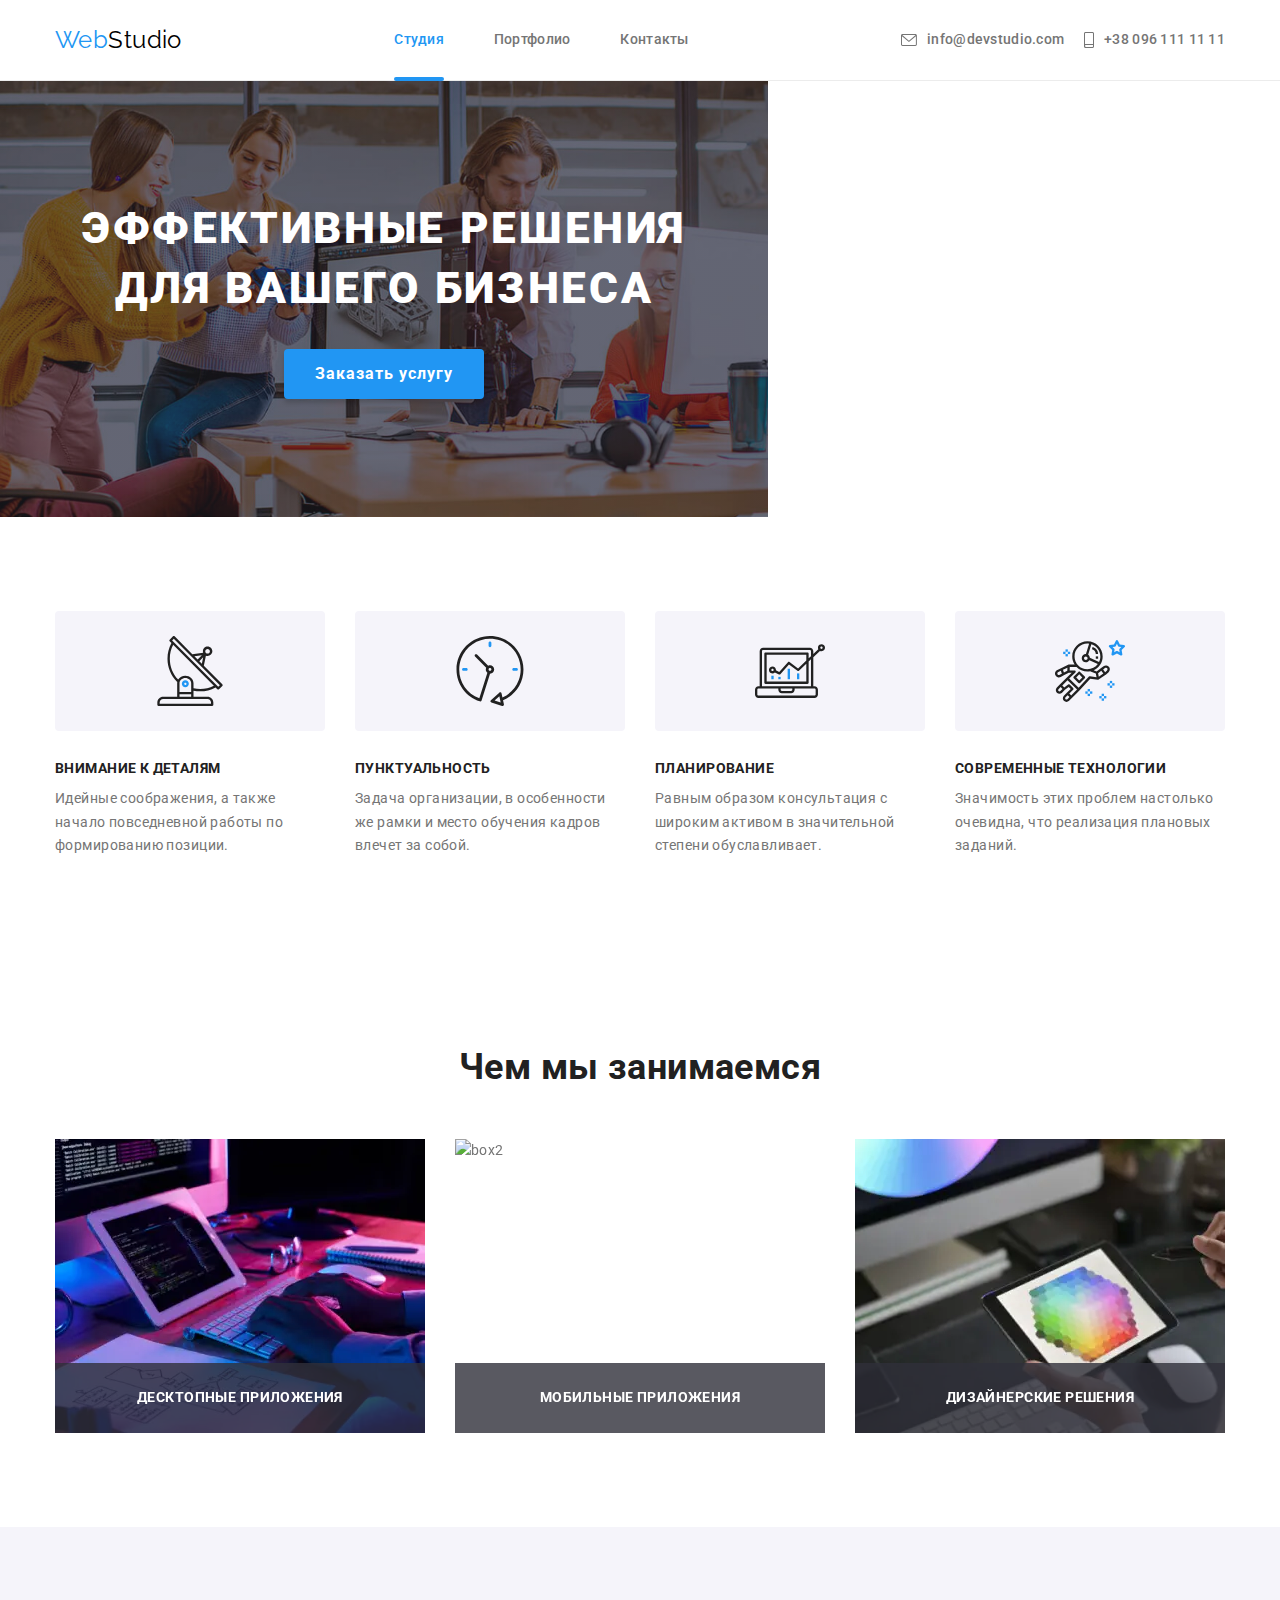
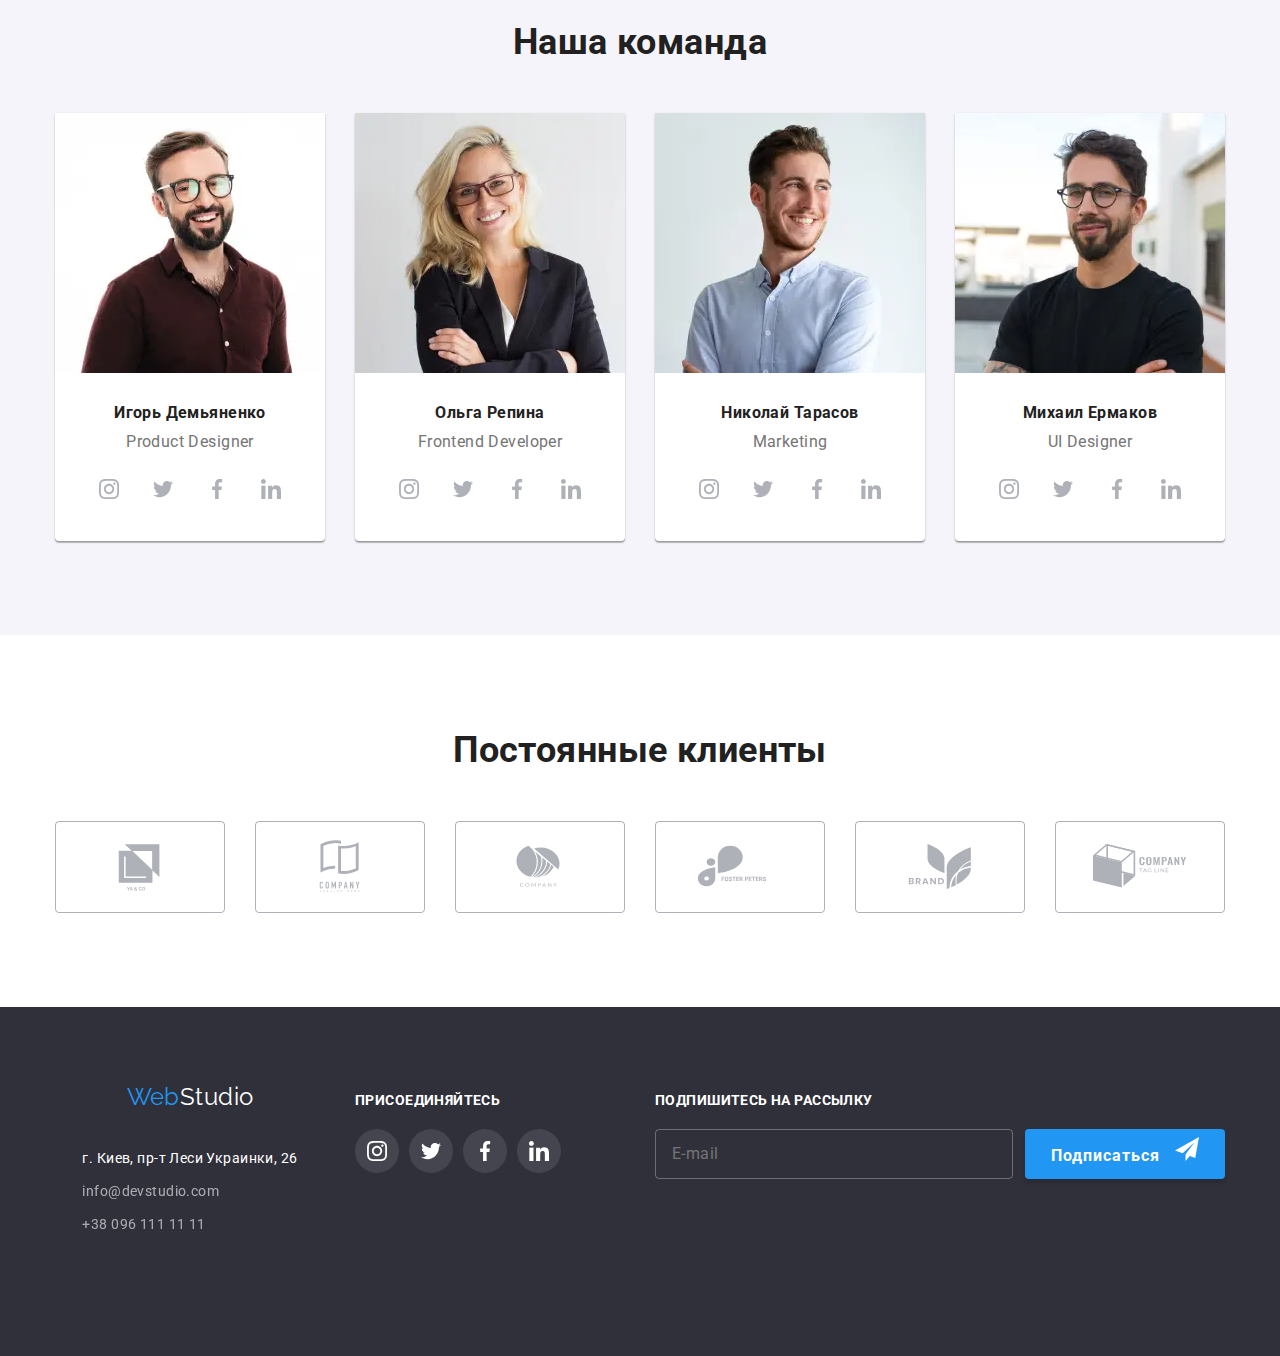
==== index.html @ df9437a1 "goit-markup-hw-08" ====
<!DOCTYPE html>
<html lang="ru">
    <head>
        <meta charset="UTF-8">
        <meta http-equiv="X-UA-Compatible" content="IE=edge">
        <meta name="viewport" content="width=device-width, initial-scale=1.0">
        <title>Главная</title>
        <link rel="preconnect" href="https://fonts.gstatic.com">
        <link
            href="https://fonts.googleapis.com/css2?family=Oleo+Script&family=Raleway:wght@700&family=Roboto:wght@400;500;700;900&display=swap"
            rel="stylesheet">
        <link rel="stylesheet" href="https://cdnjs.cloudflare.com/ajax/libs/modern-normalize/1.0.0/modern-normalize.min.css">
        <link rel="stylesheet" href="./css/main.min.css">
    </head>
    <body>
        <header class="page-header">
            <div class="container page-header__container">
                <a href="./index.html" class="logo page-header__logo">Web<span class="logo--white-cl">Studio</span></a>
                <nav class="page-header__nav">
                    <ul class="menu list">
                        <li class="menu__item"><a class="link link--active-color" href="./index.html">Студия</a></li>
                        <li class="menu__item"><a class="link" href="./portfolio.html">Портфолио</a></li>
                        <li class="menu__item"><a class="link" href="">Контакты</a></li>
                    </ul>
                </nav>
                <ul class="menu list">
                    <li class="menu__contact"><a class="link menu__link" href="mailto:info@devstudio.com">
                        <svg class="menu__icons-svg" width="16px" height="12px">
                            <use href="./img/icons/sprite.svg#icon-envelope" ></use>
                        </svg>
                        info@devstudio.com</a></li>
                    <li class="menu__contact"><a class="link menu__link" href="tel:+380961111111">
                        <svg class="menu__icons-svg" width="10px" height="16px">
                            <use href="./img/icons/sprite.svg#icon-smartphone"></use>
                        </svg>
                        +38 096 111 11 11</a></li>
                </ul>
                <button class="mobile-menu__btn" data-menu-button>
                    <svg class="menu-btn__icon" width="40px" height="40px">
                        <use class="menu-btn__icon-open" href="./img/icons/sprite.svg#icon-menu"></use>
                        <use class="menu-btn__icon-close" href="./img/icons/sprite.svg#icon-close-black"></use>
                    </svg>
                </button>
            </div>
        </header>
        <div class="mobile-menu" data-menu>
            <div class="container">
                <ul class="mobile-menu__list list">
                    <li class="mobile-menu__item"><a class="link" href="./index.html">Студия</a></li>
                    <li class="mobile-menu__item"><a class="link" href="./portfolio.html">Портфолио</a></li>
                    <li class="mobile-menu__item"><a class="link" href="">Контакты</a></li>
                </ul>
                <ul class="mobile-menu__contact list">
                    <li class="mobile-menu__phone"><a class="link mobile-menu__link" href="tel:+380961111111">
                            +38 096 111 11 11</a></li>
                    <li class="mobile-menu__email"><a class="link mobile-menu__link" href="mailto:info@devstudio.com">
                            info@devstudio.com</a></li>
                </ul>
                <ul class="mobile-menu__social list">
                    <li class="mobile-menu__social-item">Instagram</li>
                    <li class="mobile-menu__social-item">Twitter</li>
                    <li class="mobile-menu__social-item">Facebook</li>
                    <li class="mobile-menu__social-item">LinkedIn</li>
                </ul>
            </div>
        </div>
        <main>
            <section class="hero">
                <div class="container">
                    <h1 class="hero__title">Эффективные решения для вашего бизнеса</h1>
                    <button class="button" type="button" data-modal-open>Заказать услугу</button>
                </div>
            </section>
            <section class="section feature">
                <div class="container">
                    <h2 class="section__title visually-hidden">Особенности</h2>
                    <ul class="list card-set feature__list">
                        <li class="card-set__item feature__item">
                            <div class="feature__icon">
                                <svg  width="70px" height="70px">
                                    <use href="./img/icons/sprite.svg#icon-antenna"></use>
                                </svg>
                            </div>                            
                            <h3 class="section__subtitle">Внимание к деталям</h3>
                            <p>Идейные соображения, а также начало повседневной работы по формированию позиции.</p>
                        </li>
                        <li class="card-set__item feature__item">
                            <div class="feature__icon">
                                <svg width="70px" height="70px">
                                    <use href="./img/icons/sprite.svg#icon-clock"></use>
                                </svg>
                            </div>                            
                            <h3 class="section__subtitle">Пунктуальность</h3>
                            <p>Задача организации, в особенности же рамки и место обучения кадров влечет за собой.</p>
                        </li>
                        <li class="card-set__item feature__item">
                            <div class="feature__icon">
                                <svg width="70px" height="70px">
                                    <use href="./img/icons/sprite.svg#icon-diagram"></use>
                                </svg>
                            </div>                            
                            <h3 class="section__subtitle">Планирование</h3>
                            <p>Равным образом консультация с широким активом в значительной степени обуславливает.</p>
                        </li>
                        <li class="card-set__item feature__item">
                            <div class="feature__icon">
                                <svg width="70px" height="70px">
                                    <use href="./img/icons/sprite.svg#icon-astronaut"></use>
                                </svg>
                            </div>                            
                            <h3 class="section__subtitle">Современные технологии</h3>
                            <p>Значимость этих проблем настолько очевидна, что реализация плановых заданий.</p>
                        </li>
                    </ul>
                </div>
            </section>
            <section class="section gallery">
                <div class="container">
                    <h2 class="section__title">Чем мы занимаемся</h2>
                    <ul class="list card-set">
                        <li class="card-set__item gallery__item">
                            <picture>
                                <source srcset="/img/desktop/what-we-do/box1.webp 1x, /img/desktop/what-we-do/box1@2x.webp 2x"
                                    media="(min-width:1200px)" type="image/webp" />
                                <source srcset="/img/desktop/what-we-do/box1.jpg 1x, /img/desktop/what-we-do/box1@2x.jpg 2x"
                                    media="(min-width:1200px)" type="image/jpeg" />
                                <img src="./img/mobile/what-we-do/box1.jpg" alt="box1" width="370" height="294" />
                            </picture>
                            <h3 class="section__subtitle gallery__subtitle">Десктопные приложения</h3>
                        </li>                      
                        <li class="card-set__item gallery__item">
                            <picture>
                                <source srcset="/img/desktop/what-we-do/box2.webp 1x, /img/desktop/what-we-do/box2@2x.webp 2x"
                                    media="(min-width:1200px)" type="image/webp" />
                                <source srcset="/img/desktop/what-we-do/box2.jpg 1x, /img/desktop/what-we-do/box2@2x.jpg 2x"
                                    media="(min-width:1200px)" type="image/jpeg" />
                                <img src="./img/mobile/what-we-do/box2.jpg" alt="box2" width="370" height="294" />
                            </picture>
                            <h3 class="section__subtitle gallery__subtitle">Мобильные приложения</h3>
                        </li>
                        <li class="card-set__item gallery__item">
                            <picture>
                                <source srcset="/img/desktop/what-we-do/box3.webp 1x, /img/desktop/what-we-do/box3@2x.webp 2x"
                                    media="(min-width:1200px)" type="image/webp" />
                                <source srcset="/img/desktop/what-we-do/box3.jpg 1x, /img/desktop/what-we-do/box3@2x.jpg 2x"
                                    media="(min-width:1200px)" type="image/jpeg" />
                                <img src="./img/mobile/what-we-do/box3.jpg" alt="box3" width="370" height="294" />
                            </picture>
                            <h3 class="section__subtitle gallery__subtitle">Дизайнерские решения</h3>
                        </li>
                    </ul>
                </div>              
            </section>
            <section class="section team team--bg">
                <div class="container">
                    <h2 class="section__title">Наша команда</h2>
                    <ul class="list card-set">
                        <li class="card-set__item team__item">
                            <picture>
                                <source srcset="/img/desktop/team/ourteam-1.webp 1x, /img/desktop/team/ourteam-1@2x.webp 2x" media="(min-width:1200px)"
                                    type="image/webp" />
                                <source srcset="/img/tablet/team/ourteam-1.webp 1x, /img/tablet/team/ourteam-1@2x.webp 2x" media="(min-width:768px)"
                                    type="image/webp" />
                                <source srcset="/img/mobile/team/ourteam-1.webp 1x, /img/mobile/team/ourteam-1@2x.webp 2x" media="(max-width:767.98px)"
                                    type="image/webp" />
                                <source srcset="/img/desktop/team/ourteam-1.jpg 1x, /img/desktop/team/ourteam-1@2x.jpg 2x" media="(min-width:1200px)" type="image/jpeg"/>
                                <source srcset="/img/tablet/team/ourteam-1.jpg 1x, /img/tablet/team/ourteam-1@2x.jpg 2x" media="(min-width:768px)" type="image/jpeg" />
                                <source srcset="/img/mobile/team/ourteam-1.jpg 1x, /img/mobile/team/ourteam-1@2x.jpg 2x" media="(max-width:767.98px)"
                                    type="image/jpeg" />
                                <img src="./img/mobile/team/ourteam-1.jpg" alt="img-1" width="450" height="460"/>
                            </picture>
                            <h3 class="team__name">Игорь Демьяненко</h3>
                            <p class="team__pos">Product Designer</p>
                            <ul class="list social">
                                <li class="social__item">
                                    <a href="" class="social__link" target="_blank" rel="noopener noreferrer">
                                        <svg class="social__svg" width="20px" height="20px">
                                            <use href="./img/icons/sprite.svg#icon-instagram"></use>
                                        </svg>
                                    </a>
                                </li>
                                <li class="social__item">
                                    <a href="./img/icons/sprite.svg" class="social__link">
                                        <svg class="social__svg" width="20px" height="20px">
                                            <use href="./img/icons/sprite.svg#icon-twitter"></use>
                                        </svg>
                                    </a>
                                </li>
                                <li class="social__item">
                                    <a href="./img/icons/sprite.svg" class="social__link">
                                        <svg class="social__svg" width="20px" height="20px">
                                            <use href="./img/icons/sprite.svg#icon-facebook"></use>
                                        </svg>
                                    </a>
                                </li>
                                <li class="social__item">
                                    <a href="./img/icons/sprite.svg" class="social__link">
                                        <svg class="social__svg" width="20px" height="20px">
                                            <use href="./img/icons/sprite.svg#icon-linkedin"></use>
                                        </svg>
                                    </a>
                                </li>
                            </ul>
                        </li>
                        <li class="card-set__item team__item">
                            <picture>
                                <source srcset="/img/desktop/team/ourteam-2.webp 1x, /img/desktop/team/ourteam-2@2x.webp 2x" media="(min-width:1200px)"
                                    type="image/webp" />
                                <source srcset="/img/tablet/team/ourteam-2.webp 1x, /img/tablet/team/ourteam-2@2x.webp 2x" media="(min-width:768px)"
                                    type="image/webp" />
                                <source srcset="/img/mobile/team/ourteam-2.webp 1x, /img/mobile/team/ourteam-2@2x.webp 2x" media="(max-width:767.98px)"
                                    type="image/webp" />
                                <source srcset="/img/desktop/team/ourteam-2.jpg 1x, /img/desktop/team/ourteam-2@2x.jpg 2x"
                                    media="(min-width:1200px)" type="image/jpeg" />
                                <source srcset="/img/tablet/team/ourteam-2.jpg 1x, /img/tablet/team/ourteam-2@2x.jpg 2x" media="(min-width:768px)"
                                    type="image/jpeg" />
                                <source srcset="/img/mobile/team/ourteam-2.jpg 1x, /img/mobile/team/ourteam-2@2x.jpg 2x"
                                    media="(max-width:767.98px)" type="image/jpeg" />
                                <img src="./img/mobile/team/ourteam-2.jpg" alt="img-2" width="450" height="460"/>
                            </picture>
                            <h3 class="team__name">Ольга Репина</h3>
                            <p class="team__pos">Frontend Developer</p>
                            <ul class="list social">
                                <li class="social__item">
                                    <a href="" class="social__link" target="_blank" rel="noopener noreferrer">
                                        <svg class="social__svg" width="20px" height="20px">
                                            <use href="./img/icons/sprite.svg#icon-instagram"></use>
                                        </svg>
                                    </a>
                                </li>
                                <li class="social__item">
                                    <a href="./img/icons/sprite.svg" class="social__link">
                                        <svg class="social__svg" width="20px" height="20px">
                                            <use href="./img/icons/sprite.svg#icon-twitter"></use>
                                        </svg>
                                    </a>
                                </li>
                                <li class="social__item">
                                    <a href="./img/icons/sprite.svg" class="social__link">
                                        <svg class="social__svg" width="20px" height="20px">
                                            <use href="./img/icons/sprite.svg#icon-facebook"></use>
                                        </svg>
                                    </a>
                                </li>
                                <li class="social__item">
                                    <a href="./img/icons/sprite.svg" class="social__link">
                                        <svg class="social__svg" width="20px" height="20px">
                                            <use href="./img/icons/sprite.svg#icon-linkedin"></use>
                                        </svg>
                                    </a>
                                </li>
                            </ul>
                        </li>
                        <li class="card-set__item team__item">
                            <picture>
                                <source srcset="/img/desktop/team/ourteam-3.webp 1x, /img/desktop/team/ourteam-3@2x.webp 2x" media="(min-width:1200px)"
                                    type="image/webp" />
                                <source srcset="/img/tablet/team/ourteam-3.webp 1x, /img/tablet/team/ourteam-3@2x.webp 2x" media="(min-width:768px)"
                                    type="image/webp" />
                                <source srcset="/img/mobile/team/ourteam-3.webp 1x, /img/mobile/team/ourteam-3@2x.webp 2x" media="(max-width:767.98px)"
                                    type="image/webp" />
                                <source srcset="/img/desktop/team/ourteam-3.jpg 1x, /img/desktop/team/ourteam-3@2x.jpg 2x"
                                    media="(min-width:1200px)" type="image/jpeg" />
                                <source srcset="/img/tablet/team/ourteam-3.jpg 1x, /img/tablet/team/ourteam-3@2x.jpg 2x" media="(min-width:768px)"
                                    type="image/jpeg" />
                                <source srcset="/img/mobile/team/ourteam-3.jpg 1x, /img/mobile/team/ourteam-3@2x.jpg 2x"
                                    media="(max-width:767.98px)" type="image/jpeg" />
                                <img src="./img/mobile/team/ourteam-3.jpg" alt="img-3" width="450" height="460"/>
                            </picture>
                            <h3 class="team__name">Николай Тарасов</h3>
                            <p class="team__pos">Marketing</p>
                            <ul class="list social">
                                <li class="social__item">
                                    <a href="" class="social__link" target="_blank" rel="noopener noreferrer">
                                        <svg class="social__svg" width="20px" height="20px">
                                            <use href="./img/icons/sprite.svg#icon-instagram"></use>
                                        </svg>
                                    </a>
                                </li>
                                <li class="social__item">
                                    <a href="./img/icons/sprite.svg" class="social__link">
                                        <svg class="social__svg" width="20px" height="20px">
                                            <use href="./img/icons/sprite.svg#icon-twitter"></use>
                                        </svg>
                                    </a>
                                </li>
                                <li class="social__item">
                                    <a href="./img/icons/sprite.svg" class="social__link">
                                        <svg class="social__svg" width="20px" height="20px">
                                            <use href="./img/icons/sprite.svg#icon-facebook"></use>
                                        </svg>
                                    </a>
                                </li>
                                <li class="social__item">
                                    <a href="./img/icons/sprite.svg" class="social__link">
                                        <svg class="social__svg" width="20px" height="20px">
                                            <use href="./img/icons/sprite.svg#icon-linkedin"></use>
                                        </svg>
                                    </a>
                                </li>
                            </ul>
                        </li>
                        <li class="card-set__item team__item">
                            <picture>
                                <source srcset="/img/desktop/team/ourteam-4.webp 1x, /img/desktop/team/ourteam-4@2x.webp 2x" media="(min-width:1200px)"
                                    type="image/webp" />
                                <source srcset="/img/tablet/team/ourteam-4.webp 1x, /img/tablet/team/ourteam-4@2x.webp 2x" media="(min-width:768px)"
                                    type="image/webp" />
                                <source srcset="/img/mobile/team/ourteam-4.webp 1x, /img/mobile/team/ourteam-4@2x.webp 2x" media="(max-width:767.98px)"
                                    type="image/webp" />
                                <source srcset="/img/desktop/team/ourteam-4.jpg 1x, /img/desktop/team/ourteam-4@2x.jpg 2x"
                                    media="(min-width:1200px)" type="image/jpeg" />
                                <source srcset="/img/tablet/team/ourteam-4.jpg 1x, /img/tablet/team/ourteam-4@2x.jpg 2x" media="(min-width:768px)"
                                    type="image/jpeg" />
                                <source srcset="/img/mobile/team/ourteam-4.jpg 1x, /img/mobile/team/ourteam-4@2x.jpg 2x"
                                    media="(max-width:767.98px)" type="image/jpeg" />
                                <img src="./img/mobile/team/ourteam-4.jpg" alt="img-4" width="450" height="460" />
                            </picture>
                            <h3 class="team__name">Михаил Ермаков</h3>
                            <p class="team__pos">UI Designer</p>
                            <ul class="list social">
                                <li class="social__item">
                                    <a href="" class="social__link" target="_blank" rel="noopener noreferrer">
                                        <svg class="social__svg" width="20px" height="20px">
                                            <use href="./img/icons/sprite.svg#icon-instagram"></use>
                                        </svg>
                                    </a>
                                </li>
                                <li class="social__item">
                                    <a href="./img/icons/sprite.svg" class="social__link">
                                        <svg class="social__svg" width="20px" height="20px">
                                            <use href="./img/icons/sprite.svg#icon-twitter"></use>
                                        </svg>
                                    </a>
                                </li>
                                <li class="social__item">
                                    <a href="./img/icons/sprite.svg" class="social__link">
                                        <svg class="social__svg" width="20px" height="20px">
                                            <use href="./img/icons/sprite.svg#icon-facebook"></use>
                                        </svg>
                                    </a>
                                </li>
                                <li class="social__item">
                                    <a href="./img/icons/sprite.svg" class="social__link">
                                        <svg class="social__svg" width="20px" height="20px">
                                            <use href="./img/icons/sprite.svg#icon-linkedin"></use>
                                        </svg>
                                    </a>
                                </li>
                            </ul>
                        </li>
                    </ul>
                </div>
            </section>
            <section class="section clients">
                <div class="container">
                    <h2 class="section__title">Постоянные клиенты</h2>
                    <ul class="list card-set">
                        <li class="card-set__item clients__item">
                            <a href="" class="clients__link" target="_blank" rel="noopener noreferrer">
                                <svg class="clients__svg" width="106px" height="60px">
                                    <use href="./img/icons/sprite.svg#icon-logo"></use>
                                </svg>
                            </a>
                        </li>
                        <li class="card-set__item clients__item">
                            <a href="" class="clients__link" target="_blank" rel="noopener noreferrer">
                                <svg class="clients__svg" width="106px" height="60px">
                                    <use href="./img/icons/sprite.svg#icon-logo-1"></use>
                                </svg>
                            </a>
                        </li>
                        <li class="card-set__item clients__item">
                            <a href="" class="clients__link" target="_blank" rel="noopener noreferrer">
                                <svg class="clients__svg" width="106px" height="60px">
                                    <use href="./img/icons/sprite.svg#icon-logo-2"></use>
                                </svg>
                            </a>
                        </li>
                        <li class="card-set__item clients__item">
                            <a href="" class="clients__link" target="_blank" rel="noopener noreferrer">
                                <svg class="clients__svg" width="106px" height="60px">
                                    <use href="./img/icons/sprite.svg#icon-logo-3"></use>
                                </svg>
                            </a>
                        </li>
                        <li class="card-set__item clients__item">
                            <a href="" class="clients__link" target="_blank" rel="noopener noreferrer">
                                <svg class="clients__svg" width="106px" height="60px">
                                    <use href="./img/icons/sprite.svg#icon-logo-4"></use>
                                </svg>
                            </a>
                        </li>
                        <li class="card-set__item clients__item">
                            <a href="" class="clients__link" target="_blank" rel="noopener noreferrer">
                                <svg class="clients__svg" width="106px" height="60px">
                                    <use href="./img/icons/sprite.svg#icon-logo-5"></use>
                                </svg>
                            </a>
                        </li>
                    </ul>
                </div>
            </section>
        </main>
        <footer class="footer footer--bg">
            <div class="container footer__container">
                <div class="footer__left-area">
                    <a href="./index.html" class="logo">Web<span class="logo--black-cl">Studio</span>
                    </a>
                    <address class="address">
                        <p>г. Киев, пр-т Леси Украинки, 26</p>
                        <ul class="list">
                            <li class="address__item address__item--wt-cl"><a class="link" href="mailto:info@devstudio.com">info@devstudio.com</a></li>
                            <li class="address__item address__item--wt-cl"><a class="link" href="tel:+380961111111">+38 096 111 11 11</a></li>
                        </ul>
                    </address>
                </div>
                <div class="footer__central-area">
                    <h3 class="footer__title">присоединяйтесь</h3>
                    <ul class="list footer__icons">
                        <li class="social__item">
                            <a href="" class="footer__link" target="_blank" rel="noopener noreferrer">
                                <svg class="footer__svg" width="20px" height="20px">
                                    <use href="./img/icons/sprite.svg#icon-instagram"></use>
                                </svg>
                            </a>
                        </li>
                        <li class="social__item">
                            <a href="./img/icons/sprite.svg" class="footer__link">
                                <svg class="footer__svg" width="20px" height="20px">
                                    <use href="./img/icons/sprite.svg#icon-twitter"></use>
                                </svg>
                            </a>
                        </li>
                        <li class="social__item">
                            <a href="./img/icons/sprite.svg" class="footer__link">
                                <svg class="footer__svg" width="20px" height="20px">
                                    <use href="./img/icons/sprite.svg#icon-facebook"></use>
                                </svg>
                            </a>
                        </li>
                        <li class="social__item">
                            <a href="./img/icons/sprite.svg" class="footer__link">
                                <svg class="footer__svg" width="20px" height="20px">
                                    <use href="./img/icons/sprite.svg#icon-linkedin"></use>
                                </svg>
                            </a>
                        </li>
                    </ul>
                </div>
                <div class="footer__right-area">
                    <h3 class="footer__title">подпишитесь на рассылку</h3>
                    <form class="subs">
                        <label for="subs-email"></label>
                        <input class="subs__input" type="email" name="email" id="subs-email" placeholder="E-mail" autocomplete="off">
                        <button class="button footer__button" type="submit">Подписаться
                            <svg class="subs_svg" width="24px" height="24px">
                                <use href="./img/icons/sprite.svg#icon-send"></use>
                            </svg>
                        </button>
                    </form>
                </div>
            </div>      
        </footer>
        <div class="backdrop is-hidden" data-modal>
            <div class="modal">
                <button class="modal__close-btn" data-modal-close>
                    <svg class="modal__close-icon" width="18px" height="18px">
                        <use href="./img/icons/sprite.svg#icon-close-black"></use>
                    </svg>
                </button>
                <h3 class="modal__title">Оставьте свои данные, мы вам перезвоним</h3>
                <form class="contacts-form">
                        <label class="contacts-form__label" for="user-name">Имя
                            <input class="contacts-form__field" type="text" name="user-name" id="user-name" autocomplete="off">
                            <svg class="contacts-form__icon" width="18px" height="18px" fill="black">
                                <use href="./img/icons/sprite.svg#icon-person"></use>
                            </svg>
                        </label>
                        <label class="contacts-form__label" for="user-phone">Телефон
                            <input class="contacts-form__field" type="text" name="user-phone" id="user-phone" autocomplete="off">
                            <svg class="contacts-form__icon" width="18px" height="18px" fill="black">
                                <use href="./img/icons/sprite.svg#icon-phone"></use>
                            </svg>
                        </label>
                        <label class="contacts-form__label" for="user-email">Почта
                            <input class="contacts-form__field" type="text" name="user-email" id="user-email" autocomplete="off">
                            <svg class="contacts-form__icon" width="18px" height="18px" fill="black">
                                <use href="./img/icons/sprite.svg#icon-email"></use>
                            </svg>
                        </label>
                        <label for="user-message">Комментарий</label>
                        <textarea class="contacts-form__message" name="user-message" id="user-message" placeholder="Введите текст"></textarea>
                        <input class="contacts-form__input visually-hidden" type="checkbox" name="user-checkbox" id="user-checkbox">
                        <label class="contacts-form__text" for="user-checkbox">Соглашаюсь с рассылкой и принимаю <a href="#"
                                class="contacts-form__link">Условия договора</a></label>
                    <button class="button modal__button" type="submit">Отправить</button>
                </form>
            </div>
        </div>
        <script src="./js/menu.js"></script>
        <script src="./js/modal.js"></script>
    </body>
</html>
---- css/main.min.css ----
:root{--main-text-cl: #757575;--title-cl: #212121;--accent-cl: #2196f3;--alt-text-cl: #000000;--alt-title-cl: #ffffff;--alt-title-cl-transp: rgba(255, 255, 255, 0.6);--dark-bg: #2f303a;--second-bg: #f5f4fa;--main-font: "Roboto", sans-serif;--title-font: "Raleway", sans-serif}html{box-sizing:border-box}body{font-family:var(--main-font);font-size:14px;line-height:1.71;letter-spacing:0.03em;color:var(--main-text-cl)}h1,h2,h3,p{margin-top:0;margin-bottom:0}img{display:block;width:100%;height:auto}.visually-hidden{display:none}.list{margin:0;padding:0;list-style:none}.link{color:inherit;text-decoration:none;transition:color 250ms cubic-bezier(0.4, 0, 0.2, 1)}.link:hover,.link:focus{color:var(--accent-cl)}.link--active-color{position:relative;color:var(--accent-cl)}.link--active-color::after{position:absolute;content:"";display:block;width:100%;height:4px;margin-top:29px;background-color:var(--accent-cl);border-radius:2px}.container{width:100%;margin-left:auto;margin-right:auto;padding-left:15px;padding-right:15px}@media screen and (min-width: 480px){.container{max-width:480px}}@media screen and (min-width: 768px){.container{max-width:768px}}@media screen and (min-width: 1200px){.container{max-width:1200px}}.card-set{display:flex;flex-wrap:wrap;margin-top:-30px;margin-left:-30px}.card-set__item{margin-top:30px;margin-left:30px}.page-header{border-bottom:1px solid #ececec}.page-header__container{display:flex;justify-content:space-between;align-items:center}.page-header__nav{display:none}@media screen and (min-width: 768px){.page-header__nav{display:block}}.menu{display:none;font-weight:500;line-height:1.14;letter-spacing:0.02em}@media screen and (min-width: 768px){.menu{display:inline-flex}}.menu_item{color:var(--title-cl)}.menu__item:not(:last-child){margin-right:50px}.menu__contact:not(:last-child){margin-right:20px}.menu__link{display:flex;align-items:center;padding:32px 0}.menu__icons-svg{margin-right:10px;fill:currentColor}.hero{max-width:1600px;padding-top:118px;padding-bottom:118px;text-align:center;background-image:-webkit-gradient(linear, left top, left bottom, from(rgba(47,48,58,0.4)), to(rgba(47,48,58,0.4))),url("/img/mobile/hero/Hero.jpg");background-image:-o-linear-gradient(rgba(47,48,58,0.4), rgba(47,48,58,0.4)),url("/img/mobile/hero/Hero.jpg");background-image:linear-gradient(rgba(47,48,58,0.4), rgba(47,48,58,0.4)),url("/img/mobile/hero/Hero.jpg");background-size:cover;background-repeat:no-repeat;background-position:center}@media screen and (min-device-pixel-ratio: 2), screen and (-webkit-min-device-pixel-ratio: 2), screen and (-o-min-device-pixel-ratio: 2 / 1), screen and (min-resolution: 192dpi), screen and (min-resolution: 2dppx){.hero{background-image:-o-linear-gradient(rgba(47,48,58,0.4), rgba(47,48,58,0.4)),url("/img/mobile/hero/Hero@2x.jpg");background-image:-webkit-gradient(linear, left top, left bottom, from(rgba(47,48,58,0.4)), to(rgba(47,48,58,0.4))),url("/img/mobile/hero/Hero@2x.jpg");background-image:linear-gradient(rgba(47,48,58,0.4), rgba(47,48,58,0.4)),url("/img/mobile/hero/Hero@2x.jpg")}}@media screen and (min-width: 480px){.hero{max-width:768px;background-image:-webkit-gradient(linear, left top, left bottom, from(rgba(47,48,58,0.4)), to(rgba(47,48,58,0.4))),url("/img/mobile/hero/Hero.jpg");background-image:-o-linear-gradient(rgba(47,48,58,0.4), rgba(47,48,58,0.4)),url("/img/mobile/hero/Hero.jpg");background-image:linear-gradient(rgba(47,48,58,0.4), rgba(47,48,58,0.4)),url("/img/mobile/hero/Hero.jpg")}}@media screen and (min-width: 480px) and (min-device-pixel-ratio: 2), screen and (min-width: 480px) and (-webkit-min-device-pixel-ratio: 2), screen and (min-width: 480px) and (-o-min-device-pixel-ratio: 2 / 1), screen and (min-width: 480px) and (min-resolution: 192dpi), screen and (min-width: 480px) and (min-resolution: 2dppx){.hero{background-image:-webkit-gradient(linear, left top, left bottom, from(rgba(47,48,58,0.4)), to(rgba(47,48,58,0.4))),url("/img/mobile/hero/Hero@2x.jpg");background-image:-o-linear-gradient(rgba(47,48,58,0.4), rgba(47,48,58,0.4)),url("/img/mobile/hero/Hero@2x.jpg");background-image:linear-gradient(rgba(47,48,58,0.4), rgba(47,48,58,0.4)),url("/img/mobile/hero/Hero@2x.jpg")}}@media screen and (min-width: 768px){.hero{background-image:-webkit-gradient(linear, left top, left bottom, from(rgba(47,48,58,0.4)), to(rgba(47,48,58,0.4))),url("/img/tablet/hero/Hero.jpg");background-image:-o-linear-gradient(rgba(47,48,58,0.4), rgba(47,48,58,0.4)),url("/img/tablet/hero/Hero.jpg");background-image:linear-gradient(rgba(47,48,58,0.4), rgba(47,48,58,0.4)),url("/img/tablet/hero/Hero.jpg")}}@media screen and (min-width: 768px) and (min-device-pixel-ratio: 2), screen and (min-width: 768px) and (-webkit-min-device-pixel-ratio: 2), screen and (min-width: 768px) and (-o-min-device-pixel-ratio: 2 / 1), screen and (min-width: 768px) and (min-resolution: 192dpi), screen and (min-width: 768px) and (min-resolution: 2dppx){.hero{background-image:-webkit-gradient(linear, left top, left bottom, from(rgba(47,48,58,0.4)), to(rgba(47,48,58,0.4))),url("/img/tablet/hero/Hero@2x.jpg");background-image:-o-linear-gradient(rgba(47,48,58,0.4), rgba(47,48,58,0.4)),url("/img/tablet/hero/Hero@2x.jpg");background-image:linear-gradient(rgba(47,48,58,0.4), rgba(47,48,58,0.4)),url("/img/tablet/hero/Hero@2x.jpg")}}@media screen and (min-width: 1200px){.hero{background-image:-webkit-gradient(linear, left top, left bottom, from(rgba(47,48,58,0.4)), to(rgba(47,48,58,0.4))),url("/img/desktop/hero/Hero.jpg");background-image:-o-linear-gradient(rgba(47,48,58,0.4), rgba(47,48,58,0.4)),url("/img/desktop/hero/Hero.jpg");background-image:linear-gradient(rgba(47,48,58,0.4), rgba(47,48,58,0.4)),url("/img/desktop/hero/Hero.jpg")}}@media screen and (min-width: 1200px) and (min-device-pixel-ratio: 2), screen and (min-width: 1200px) and (-webkit-min-device-pixel-ratio: 2), screen and (min-width: 1200px) and (-o-min-device-pixel-ratio: 2 / 1), screen and (min-width: 1200px) and (min-resolution: 192dpi), screen and (min-width: 1200px) and (min-resolution: 2dppx){.hero{background-image:-webkit-gradient(linear, left top, left bottom, from(rgba(47,48,58,0.4)), to(rgba(47,48,58,0.4))),url("/img/desktop/hero/Hero@2x.jpg");background-image:-o-linear-gradient(rgba(47,48,58,0.4), rgba(47,48,58,0.4)),url("/img/desktop/hero/Hero@2x.jpg");background-image:linear-gradient(rgba(47,48,58,0.4), rgba(47,48,58,0.4)),url("/img/desktop/hero/Hero@2x.jpg")}}.hero__title{max-width:360px;margin:0 auto 30px auto;color:var(--alt-title-cl);font-weight:900;font-size:26px;line-height:1.62;text-align:center;letter-spacing:0.06em;text-transform:uppercase}@media screen and (min-width: 1200px){.hero__title{max-width:696px;font-size:44px;line-height:1.36}}.section{padding-top:60px;padding-bottom:60px}@media screen and (min-width: 1200px){.section{padding-top:94px;padding-bottom:94px}}.section__title{margin-bottom:30px;font-size:28px;line-height:1.17;text-align:center;color:var(--title-cl)}@media screen and (min-width: 1200px){.section__title{margin-bottom:50px;font-size:36px}}.section__subtitle{margin-top:30px;margin-bottom:10px;text-align:center;font-size:14px;line-height:1.14;color:var(--title-cl);text-transform:uppercase}@media screen and (min-width: 768px){.section__subtitle{text-align:left}}.gallery{display:none}@media screen and (min-width: 1200px){.gallery{display:flex}}.gallery__item{position:relative;flex-basis:calc((100% - 3 * 30px) / 3);box-sizing:border-box}.gallery__subtitle{position:absolute;display:flex;align-items:center;justify-content:center;width:100%;height:70px;bottom:0;margin:0;background:rgba(47,48,58,0.8);color:var(--alt-title-cl)}@media screen and (min-width: 768px){.feature__item{flex-basis:calc((100% - 2 * 30px) / 2)}}@media screen and (min-width: 1200px){.feature__item{flex-basis:calc((100% - 4 * 30px) / 4)}}.feature__icon{display:flex;justify-content:center;align-items:center;height:120px;background-color:var(--second-bg);border-radius:4px}.team--bg{background-color:var(--second-bg)}.team__item{flex-basis:100%;text-align:center;font-size:16px;line-height:1.19;background:#ffffff;box-shadow:0px 1px 3px rgba(0,0,0,0.12),0px 1px 1px rgba(0,0,0,0.14),0px 2px 1px rgba(0,0,0,0.2);border-radius:0px 0px 4px 4px}@media screen and (min-width: 768px){.team__item{flex-basis:calc((100% - 2 * 30px) / 2)}}@media screen and (min-width: 1200px){.team__item{flex-basis:calc((100% - 4 * 30px) / 4)}}.team__name{margin-top:30px;margin-bottom:10px;font-size:16px;color:var(--title-cl)}.team__pos{margin-bottom:16px}.clients__item{flex-basis:calc((100% - 2 * 30px) / 2)}@media screen and (min-width: 768px){.clients__item{flex-basis:calc((100% - 3 * 30px) / 3)}}@media screen and (min-width: 1200px){.clients__item{flex-basis:calc((100% - 30px * 6) / 6)}}.clients__link{display:flex;align-items:center;justify-content:center;flex-basis:100%;height:92px;border:1px solid #afb1b8;border-radius:4px;transition:border-color 250ms cubic-bezier(0.4, 0, 0.2, 1)}.clients__link:hover,.clients__link:focus{border-color:var(--accent-cl)}.clients__svg{fill:#afb1b8;transition:fill 250ms cubic-bezier(0.4, 0, 0.2, 1)}.clients__link:hover .clients__svg,.clients__link:focus .clients__svg{fill:var(--accent-cl)}.portfolio__filter{margin-bottom:50px}.footer{padding-top:60px;padding-bottom:60px}.footer--bg{background-color:var(--dark-bg)}@media screen and (min-width: 768px){.footer__container{display:flex;flex-wrap:wrap;justify-content:space-around;align-items:baseline}}@media screen and (min-width: 1200px){.footer__container{flex-wrap:nowrap;justify-content:space-around;align-items:baseline}}.footer__left-area{display:flex;flex-direction:column;align-items:center;margin-bottom:60px}@media screen and (min-width: 768px){.footer__left-area{flex-basis:calc((100% - 2 * 30px) / 2)}}@media screen and (min-width: 1200px){.footer__left-area{flex:0 0 270px;margin-right:30px}}.footer__central-area{display:flex;flex-direction:column;align-items:center;margin-bottom:60px}@media screen and (min-width: 1200px){.footer__central-area{flex:0 0 270px;margin-right:30px;align-items:flex-start}}.footer__right-area{display:flex;flex-direction:column;align-items:center}@media screen and (min-width: 1200px){.footer__right-area{flex:1;display:block}}.footer__title{margin-bottom:20px;font-size:14px;line-height:1.14;color:var(--alt-title-cl);text-transform:uppercase}.footer__icons{display:inline-flex}.footer__link{display:flex;align-items:center;justify-content:center;width:44px;height:44px;border-radius:50%;background:rgba(255,255,255,0.1);transition:background-color 250ms cubic-bezier(0.4, 0, 0.2, 1)}.footer__link:hover,.footer__link:focus{background-color:var(--accent-cl)}.footer__svg{fill:var(--alt-title-cl)}.footer__button{display:flex;align-items:center;justify-content:center}.logo{font-family:var(--title-font);font-size:24px;line-height:1.16;padding-top:16px;padding-bottom:16px;color:var(--accent-cl);text-decoration:none}.logo--white-cl{color:var(--alt-text-cl)}.logo--black-cl{color:var(--alt-title-cl)}.mobile-menu{position:fixed;top:0;left:0;opacity:0;width:100%;height:100vh;font-weight:500;letter-spacing:0.02em;background-color:var(--alt-title-cl)}.mobile-menu.is-open{opacity:1}.mobile-menu__list{margin-top:48px;margin-bottom:306px;font-size:40px;line-height:1.17;color:var(--title-cl)}.mobile-menu__item:first-child{color:var(--accent-cl)}.mobile-menu__item:not(:last-child){margin-bottom:32px}.mobile-menu__phone{font-size:34px;line-height:1.18;color:var(--accent-cl);margin-bottom:32px}.mobile-menu__email{font-size:24px;line-height:1.17;color:var(--main-text-cl);margin-bottom:64px}.mobile-menu__social{display:flex;font-size:18px;line-height:1.22;color:var(--accent-cl)}.mobile-menu__social-item:not(:last-child){margin-right:20px}.mobile-menu__social-item:not(:last-child)::after{content:"";position:absolute;margin-left:10px;width:1px;height:22px;background-color:#2196f3}.mobile-menu__btn{display:inline-flex;align-items:center;background-color:transparent;border:none;cursor:pointer}@media screen and (min-width: 768px){.mobile-menu__btn{display:none}}.is-open .menu-btn__icon-open{display:none}.menu-btn__icon-close{display:none;z-index:2}.is-open .menu-btn__icon-close{display:block}.button{display:inline-block;border:none;border-radius:4px;padding:0;width:200px;height:50px;color:var(--alt-title-cl);background:var(--accent-cl);cursor:pointer;box-shadow:0px 4px 4px rgba(0,0,0,0.15);font-weight:700;font-size:16px;line-height:1.87;letter-spacing:0.06em}.social{display:inline-flex;margin-bottom:30px}.social__item:not(:last-child){margin-right:10px}.social__link{display:flex;align-items:center;justify-content:center;width:44px;height:44px;border-radius:50%;background-color:var(--alt-title-cl);transition:background-color 250ms cubic-bezier(0.4, 0, 0.2, 1)}.social__link:hover,.social__link:focus{background-color:var(--accent-cl)}.social__link:hover .social__svg,.social__link:focus .social__svg{fill:var(--alt-title-cl)}.social__svg{fill:#afb1b8}.filter{display:flex;flex-wrap:wrap}@media screen and (min-width: 768px){.filter{justify-content:center}}.filter__item:not(:last-child){margin-right:8px}@media screen and (max-width: 768px){.filter__item:nth-child(-n+3){margin-bottom:15px}}.filter__btn{display:inline-block;border-radius:4px;padding:6px 22px;color:var(--title-cl);background-color:var(--second-bg);cursor:pointer;border:1px solid transparent;font-weight:500;font-size:16px;line-height:1.62;letter-spacing:0.03em;text-align:center;transition:background-color 250ms cubic-bezier(0.4, 0, 0.2, 1),color 250ms cubic-bezier(0.4, 0, 0.2, 1),box-shadow 250ms cubic-bezier(0.4, 0, 0.2, 1)}.filter__btn:hover,.filter__btn:focus,.filter__btn:active{color:var(--alt-title-cl);background-color:var(--accent-cl);box-shadow:0px 3px 1px rgba(0,0,0,0.1),0px 1px 2px rgba(0,0,0,0.08),0px 2px 2px rgba(0,0,0,0.12)}.project__item{margin-left:auto;margin-right:auto}.project__link{display:inline-flex;flex-direction:column;text-decoration:none;color:inherit;transition:box-shadow 250ms cubic-bezier(0.4, 0, 0.2, 1)}.project__link:hover,.project__link:focus{box-shadow:0px 1px 1px rgba(0,0,0,0.12),0px 4px 4px rgba(0,0,0,0.06),1px 4px 6px rgba(0,0,0,0.16)}.project__link:hover .project__overlay{transform:translateX(0)}.project__text{padding:24px 20px;border:1px solid #eeeeee;border-top:0}.project__name{padding-bottom:4px;font-size:18px;line-height:2;letter-spacing:0.06em;color:var(--title-cl)}.project__filter{font-size:16px;line-height:1.87}.project__thumb{position:relative;overflow:hidden}.project__overlay{position:absolute;top:0;left:0;width:100%;height:100%;background:rgba(33,150,243,0.9);padding:63px 24px;font-size:18px;line-height:1.56;color:var(--alt-title-cl);transform:translateY(100%);transition:transform 250ms cubic-bezier(0.4, 0, 0.2, 1)}.address{display:flex;flex-direction:column;align-items:center;font-style:inherit;padding-top:20px;color:var(--alt-title-cl)}@media screen and (min-width: 1200px){.address{align-items:flex-start}}.address__item{padding-top:8px;opacity:0.6}.address__item__item--wt-cl{color:var(--alt-title-cl-transp)}@media screen and (min-width: 1200px){.address__item{padding-top:9px}}.subs{display:flex;flex-direction:column;align-items:center;width:100%}@media screen and (min-width: 1200px){.subs{flex-direction:row}}.subs__btn{display:flex;align-items:center;justify-content:center;flex:0 0 200px;padding:0;border:none;border-radius:4px;color:var(--alt-title-cl);background-color:var(--accent-cl);cursor:pointer;box-shadow:0px 4px 4px rgba(0,0,0,0.15);font:inherit;font-weight:700;font-size:16px;line-height:1.87;letter-spacing:0.06em}.subs__input{width:100%;height:50px;margin-bottom:20px;padding:18px 24px 12px;background:inherit;border:1px solid rgba(255,255,255,0.3);border-radius:4px;outline:none;font-size:16px;line-height:1.25;letter-spacing:inherit;color:rgba(255,255,255,0.6)}@media screen and (min-width: 480px){.subs__input{width:450px}}@media screen and (min-width: 1200px){.subs__input{width:358px;margin-right:12px;margin-bottom:0px;padding:15px 16px}}.subs_svg{margin-left:10px;fill:var(--alt-title-cl)}.backdrop{position:fixed;top:0;left:0;width:100%;height:100%;background-color:rgba(0,0,0,0.2)}.is-hidden{visibility:hidden;opacity:0;pointer-events:none}.backdrop.is-hidden .modal{transform:translate(-50%, -50%) scale(0.8) rotateY(45deg) rotateX(90deg) rotateZ(180deg)}.modal{position:absolute;top:50%;left:50%;max-width:528px;min-height:581px;padding:40px;background:#ffffff;box-shadow:0px 1px 3px rgba(0,0,0,0.12),0px 1px 1px rgba(0,0,0,0.14),0px 2px 1px rgba(0,0,0,0.2);border-radius:4px;transform:translate(-50%, -50%) scale(1);transition:transform 250ms cubic-bezier(0.4, 0, 0.2, 1)}.modal__close-btn{position:absolute;top:8px;right:8px;display:flex;align-items:center;justify-content:center;padding:6px 6px;width:30px;height:30px;background:var(--alt-title-cl);border:1px solid rgba(0,0,0,0.1);border-radius:50%;transition:transform 250ms cubic-bezier(0.4, 0, 0.2, 1)}.modal__close-icon:hover,.modal__close-icon:focus{fill:var(--accent-cl)}.modal__title{font-size:20px;line-height:1.15;text-align:center;color:var(--title-cl);margin-bottom:12px}.modal__button{margin-top:30px;margin-left:auto;margin-right:auto}.modal__button:hover,.modal__button:hover{background-color:#188ce8}.contacts-form{display:flex;flex-direction:column;justify-content:space-evenly}.contacts-form__field{min-height:40px;width:100%;margin-top:4px;margin-bottom:10px;border:1px solid rgba(33,33,33,0.2);border-radius:4px;font-size:12px;line-height:1.67;letter-spacing:0.01em;color:var(--main-text-cl);padding:12px 11px 12px 40px;transition:outline-color 250ms cubic-bezier(0.4, 0, 0.2, 1)}.contacts-form__field:focus,.contacts-form__field:focus+.contacts-form__icon{outline-color:#2196f3;fill:#2196f3}.contacts-form__label{position:relative}.contacts-form__icon{position:absolute;top:50%;left:12px;transition:fill 250ms cubic-bezier(0.4, 0, 0.2, 1)}.contacts-form__message{resize:none;width:100%;height:120px;padding:12px 16px;margin-top:4px;margin-bottom:20px;border:1px solid rgba(33,33,33,0.2);border-radius:4px;font-size:12px;line-height:1.67;letter-spacing:0.01em;color:rgba(117,117,117,0.5);transition:outline-color 250ms cubic-bezier(0.4, 0, 0.2, 1)}.contacts-form__message:focus{outline-color:#2196f3}.contacts-form__text{margin-left:auto;margin-right:auto}.contacts-form__text::before{content:"";display:inline-block;width:16px;height:16px;border:1px solid var(--title-cl);border-radius:2px;margin-right:8px;transition-property:background-color, border-color;transition-duration:250ms;transition-timing-function:cubic-bezier(0.4, 0, 0.2, 1)}.contacts-form__input:checked+.contacts-form__text::before{background-size:16px 16px;background-image:url(../img/icons/check.svg);background-repeat:no-repeat;background-position:center;background-color:var(--accent-cl);border:var(--accent-cl)}.contacts-form__link{color:var(--accent-cl)}
/*# sourceMappingURL=main.min.css.map */
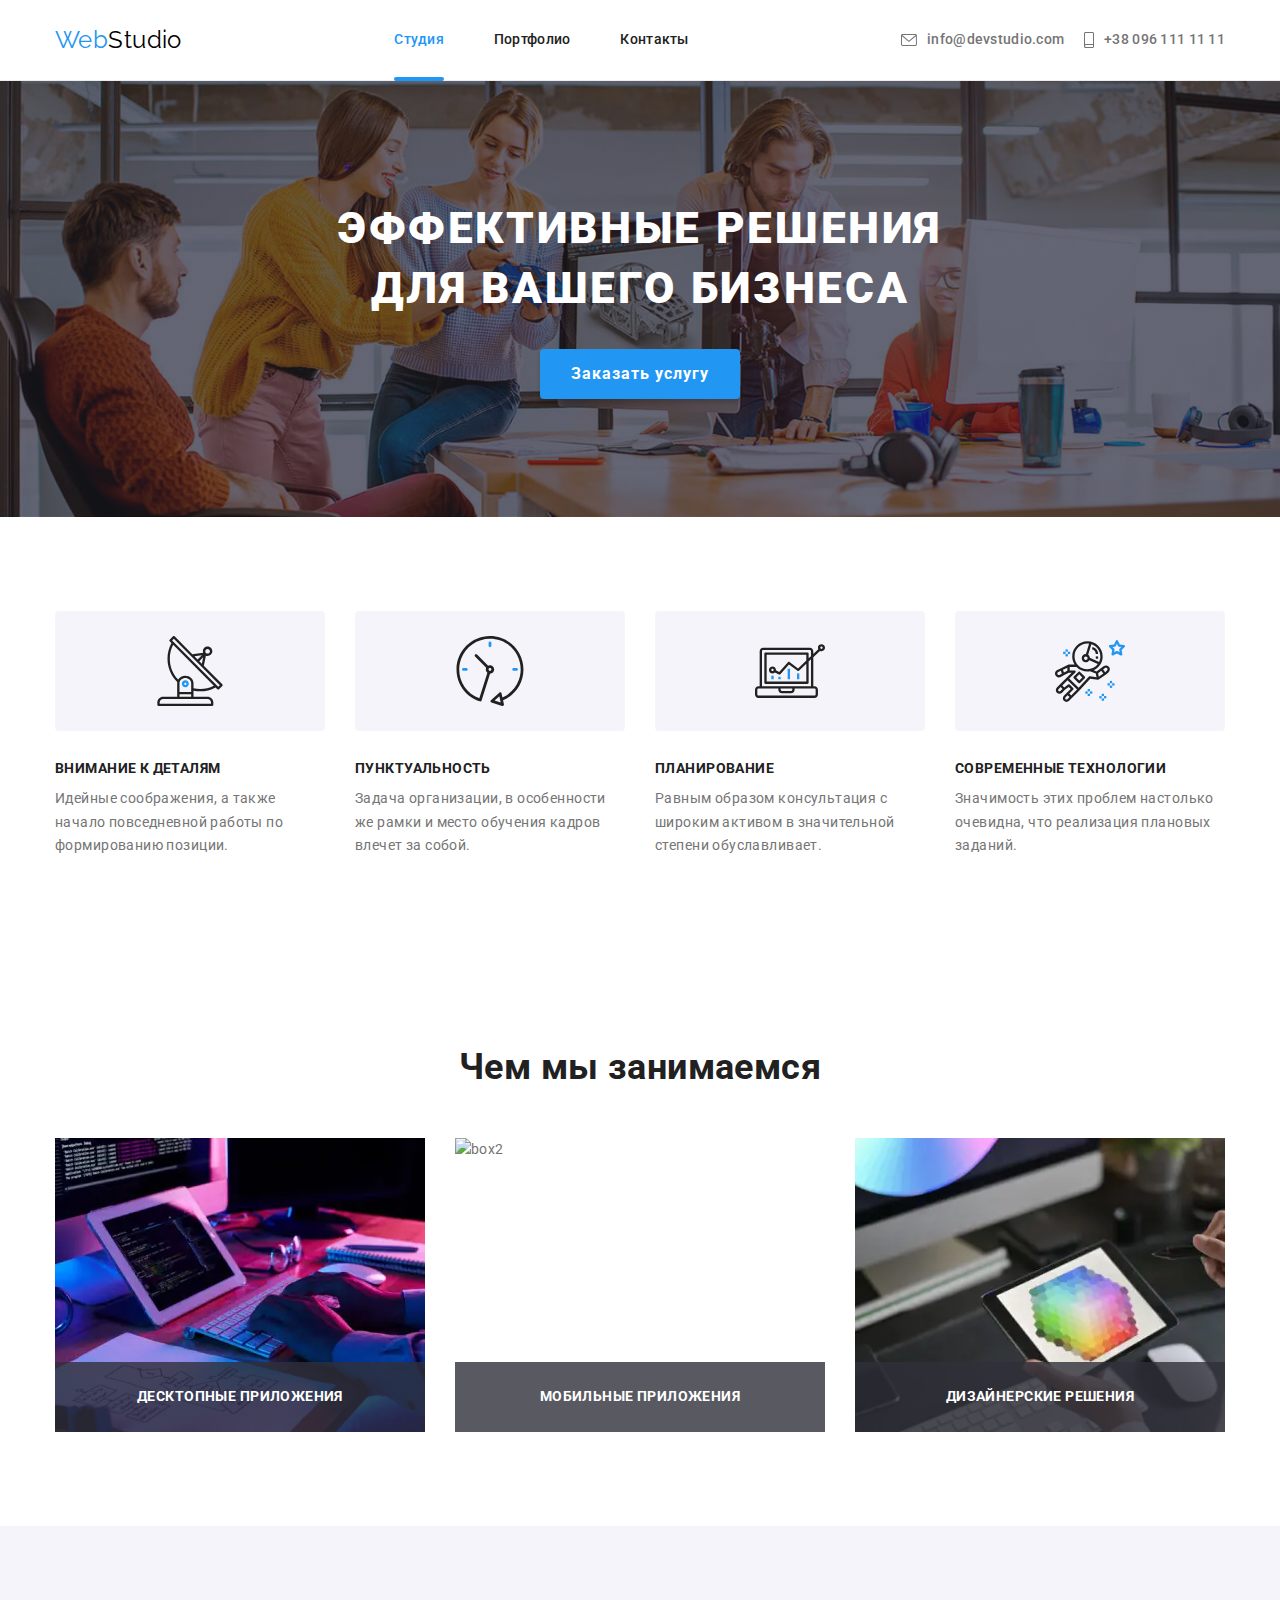
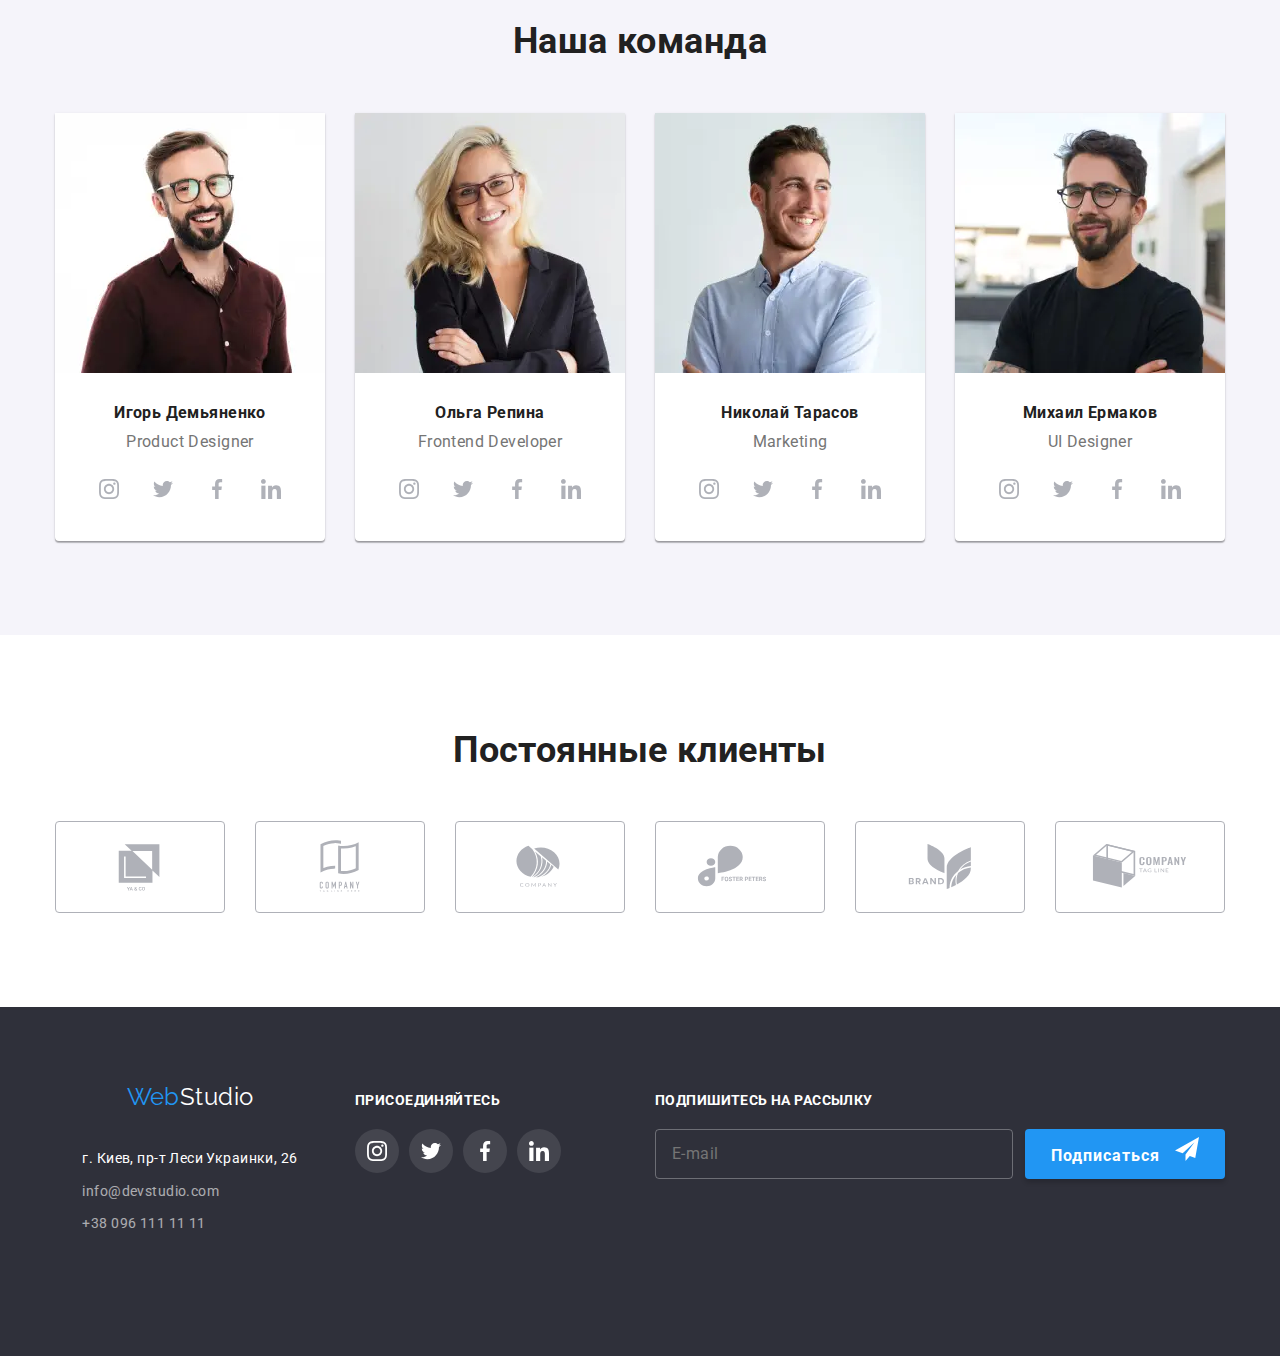
==== commit c2282035: "goit-markup-hw-08" ====
--- a/index.html
+++ b/index.html
@@ -20,10 +20,10 @@
                     <ul class="menu list">
                         <li class="menu__item"><a class="link link--active-color" href="./index.html">Студия</a></li>
                         <li class="menu__item"><a class="link" href="./portfolio.html">Портфолио</a></li>
-                        <li class="menu__item"><a class="link" href="">Контакты</a></li>
+                        <li class="menu__item"><a class="link" href="#footer">Контакты</a></li>
                     </ul>
                 </nav>
-                <ul class="menu list">
+                <ul class="menu menu--block list">
                     <li class="menu__contact"><a class="link menu__link" href="mailto:info@devstudio.com">
                         <svg class="menu__icons-svg" width="16px" height="12px">
                             <use href="./img/icons/sprite.svg#icon-envelope" ></use>
@@ -48,7 +48,7 @@
                 <ul class="mobile-menu__list list">
                     <li class="mobile-menu__item"><a class="link" href="./index.html">Студия</a></li>
                     <li class="mobile-menu__item"><a class="link" href="./portfolio.html">Портфолио</a></li>
-                    <li class="mobile-menu__item"><a class="link" href="">Контакты</a></li>
+                    <li class="mobile-menu__item"><a class="link" href="#footer">Контакты</a></li>
                 </ul>
                 <ul class="mobile-menu__contact list">
                     <li class="mobile-menu__phone"><a class="link mobile-menu__link" href="tel:+380961111111">
@@ -402,7 +402,7 @@
                 </div>
             </section>
         </main>
-        <footer class="footer footer--bg">
+        <footer id="footer" class="footer footer--bg">
             <div class="container footer__container">
                 <div class="footer__left-area">
                     <a href="./index.html" class="logo">Web<span class="logo--black-cl">Studio</span>
@@ -498,7 +498,7 @@
                 </form>
             </div>
         </div>
+        <script src="./js/modal.js"></script>
         <script src="./js/menu.js"></script>
-        <script src="./js/modal.js"></script>
     </body>
 </html>--- a/css/main.min.css
+++ b/css/main.min.css
@@ -1,2 +1,2 @@
-:root{--main-text-cl: #757575;--title-cl: #212121;--accent-cl: #2196f3;--alt-text-cl: #000000;--alt-title-cl: #ffffff;--alt-title-cl-transp: rgba(255, 255, 255, 0.6);--dark-bg: #2f303a;--second-bg: #f5f4fa;--main-font: "Roboto", sans-serif;--title-font: "Raleway", sans-serif}html{box-sizing:border-box}body{font-family:var(--main-font);font-size:14px;line-height:1.71;letter-spacing:0.03em;color:var(--main-text-cl)}h1,h2,h3,p{margin-top:0;margin-bottom:0}img{display:block;width:100%;height:auto}.visually-hidden{display:none}.list{margin:0;padding:0;list-style:none}.link{color:inherit;text-decoration:none;transition:color 250ms cubic-bezier(0.4, 0, 0.2, 1)}.link:hover,.link:focus{color:var(--accent-cl)}.link--active-color{position:relative;color:var(--accent-cl)}.link--active-color::after{position:absolute;content:"";display:block;width:100%;height:4px;margin-top:29px;background-color:var(--accent-cl);border-radius:2px}.container{width:100%;margin-left:auto;margin-right:auto;padding-left:15px;padding-right:15px}@media screen and (min-width: 480px){.container{max-width:480px}}@media screen and (min-width: 768px){.container{max-width:768px}}@media screen and (min-width: 1200px){.container{max-width:1200px}}.card-set{display:flex;flex-wrap:wrap;margin-top:-30px;margin-left:-30px}.card-set__item{margin-top:30px;margin-left:30px}.page-header{border-bottom:1px solid #ececec}.page-header__container{display:flex;justify-content:space-between;align-items:center}.page-header__nav{display:none}@media screen and (min-width: 768px){.page-header__nav{display:block}}.menu{display:none;font-weight:500;line-height:1.14;letter-spacing:0.02em}@media screen and (min-width: 768px){.menu{display:inline-flex}}.menu_item{color:var(--title-cl)}.menu__item:not(:last-child){margin-right:50px}.menu__contact:not(:last-child){margin-right:20px}.menu__link{display:flex;align-items:center;padding:32px 0}.menu__icons-svg{margin-right:10px;fill:currentColor}.hero{max-width:1600px;padding-top:118px;padding-bottom:118px;text-align:center;background-image:-webkit-gradient(linear, left top, left bottom, from(rgba(47,48,58,0.4)), to(rgba(47,48,58,0.4))),url("/img/mobile/hero/Hero.jpg");background-image:-o-linear-gradient(rgba(47,48,58,0.4), rgba(47,48,58,0.4)),url("/img/mobile/hero/Hero.jpg");background-image:linear-gradient(rgba(47,48,58,0.4), rgba(47,48,58,0.4)),url("/img/mobile/hero/Hero.jpg");background-size:cover;background-repeat:no-repeat;background-position:center}@media screen and (min-device-pixel-ratio: 2), screen and (-webkit-min-device-pixel-ratio: 2), screen and (-o-min-device-pixel-ratio: 2 / 1), screen and (min-resolution: 192dpi), screen and (min-resolution: 2dppx){.hero{background-image:-o-linear-gradient(rgba(47,48,58,0.4), rgba(47,48,58,0.4)),url("/img/mobile/hero/Hero@2x.jpg");background-image:-webkit-gradient(linear, left top, left bottom, from(rgba(47,48,58,0.4)), to(rgba(47,48,58,0.4))),url("/img/mobile/hero/Hero@2x.jpg");background-image:linear-gradient(rgba(47,48,58,0.4), rgba(47,48,58,0.4)),url("/img/mobile/hero/Hero@2x.jpg")}}@media screen and (min-width: 480px){.hero{max-width:768px;background-image:-webkit-gradient(linear, left top, left bottom, from(rgba(47,48,58,0.4)), to(rgba(47,48,58,0.4))),url("/img/mobile/hero/Hero.jpg");background-image:-o-linear-gradient(rgba(47,48,58,0.4), rgba(47,48,58,0.4)),url("/img/mobile/hero/Hero.jpg");background-image:linear-gradient(rgba(47,48,58,0.4), rgba(47,48,58,0.4)),url("/img/mobile/hero/Hero.jpg")}}@media screen and (min-width: 480px) and (min-device-pixel-ratio: 2), screen and (min-width: 480px) and (-webkit-min-device-pixel-ratio: 2), screen and (min-width: 480px) and (-o-min-device-pixel-ratio: 2 / 1), screen and (min-width: 480px) and (min-resolution: 192dpi), screen and (min-width: 480px) and (min-resolution: 2dppx){.hero{background-image:-webkit-gradient(linear, left top, left bottom, from(rgba(47,48,58,0.4)), to(rgba(47,48,58,0.4))),url("/img/mobile/hero/Hero@2x.jpg");background-image:-o-linear-gradient(rgba(47,48,58,0.4), rgba(47,48,58,0.4)),url("/img/mobile/hero/Hero@2x.jpg");background-image:linear-gradient(rgba(47,48,58,0.4), rgba(47,48,58,0.4)),url("/img/mobile/hero/Hero@2x.jpg")}}@media screen and (min-width: 768px){.hero{background-image:-webkit-gradient(linear, left top, left bottom, from(rgba(47,48,58,0.4)), to(rgba(47,48,58,0.4))),url("/img/tablet/hero/Hero.jpg");background-image:-o-linear-gradient(rgba(47,48,58,0.4), rgba(47,48,58,0.4)),url("/img/tablet/hero/Hero.jpg");background-image:linear-gradient(rgba(47,48,58,0.4), rgba(47,48,58,0.4)),url("/img/tablet/hero/Hero.jpg")}}@media screen and (min-width: 768px) and (min-device-pixel-ratio: 2), screen and (min-width: 768px) and (-webkit-min-device-pixel-ratio: 2), screen and (min-width: 768px) and (-o-min-device-pixel-ratio: 2 / 1), screen and (min-width: 768px) and (min-resolution: 192dpi), screen and (min-width: 768px) and (min-resolution: 2dppx){.hero{background-image:-webkit-gradient(linear, left top, left bottom, from(rgba(47,48,58,0.4)), to(rgba(47,48,58,0.4))),url("/img/tablet/hero/Hero@2x.jpg");background-image:-o-linear-gradient(rgba(47,48,58,0.4), rgba(47,48,58,0.4)),url("/img/tablet/hero/Hero@2x.jpg");background-image:linear-gradient(rgba(47,48,58,0.4), rgba(47,48,58,0.4)),url("/img/tablet/hero/Hero@2x.jpg")}}@media screen and (min-width: 1200px){.hero{background-image:-webkit-gradient(linear, left top, left bottom, from(rgba(47,48,58,0.4)), to(rgba(47,48,58,0.4))),url("/img/desktop/hero/Hero.jpg");background-image:-o-linear-gradient(rgba(47,48,58,0.4), rgba(47,48,58,0.4)),url("/img/desktop/hero/Hero.jpg");background-image:linear-gradient(rgba(47,48,58,0.4), rgba(47,48,58,0.4)),url("/img/desktop/hero/Hero.jpg")}}@media screen and (min-width: 1200px) and (min-device-pixel-ratio: 2), screen and (min-width: 1200px) and (-webkit-min-device-pixel-ratio: 2), screen and (min-width: 1200px) and (-o-min-device-pixel-ratio: 2 / 1), screen and (min-width: 1200px) and (min-resolution: 192dpi), screen and (min-width: 1200px) and (min-resolution: 2dppx){.hero{background-image:-webkit-gradient(linear, left top, left bottom, from(rgba(47,48,58,0.4)), to(rgba(47,48,58,0.4))),url("/img/desktop/hero/Hero@2x.jpg");background-image:-o-linear-gradient(rgba(47,48,58,0.4), rgba(47,48,58,0.4)),url("/img/desktop/hero/Hero@2x.jpg");background-image:linear-gradient(rgba(47,48,58,0.4), rgba(47,48,58,0.4)),url("/img/desktop/hero/Hero@2x.jpg")}}.hero__title{max-width:360px;margin:0 auto 30px auto;color:var(--alt-title-cl);font-weight:900;font-size:26px;line-height:1.62;text-align:center;letter-spacing:0.06em;text-transform:uppercase}@media screen and (min-width: 1200px){.hero__title{max-width:696px;font-size:44px;line-height:1.36}}.section{padding-top:60px;padding-bottom:60px}@media screen and (min-width: 1200px){.section{padding-top:94px;padding-bottom:94px}}.section__title{margin-bottom:30px;font-size:28px;line-height:1.17;text-align:center;color:var(--title-cl)}@media screen and (min-width: 1200px){.section__title{margin-bottom:50px;font-size:36px}}.section__subtitle{margin-top:30px;margin-bottom:10px;text-align:center;font-size:14px;line-height:1.14;color:var(--title-cl);text-transform:uppercase}@media screen and (min-width: 768px){.section__subtitle{text-align:left}}.gallery{display:none}@media screen and (min-width: 1200px){.gallery{display:flex}}.gallery__item{position:relative;flex-basis:calc((100% - 3 * 30px) / 3);box-sizing:border-box}.gallery__subtitle{position:absolute;display:flex;align-items:center;justify-content:center;width:100%;height:70px;bottom:0;margin:0;background:rgba(47,48,58,0.8);color:var(--alt-title-cl)}@media screen and (min-width: 768px){.feature__item{flex-basis:calc((100% - 2 * 30px) / 2)}}@media screen and (min-width: 1200px){.feature__item{flex-basis:calc((100% - 4 * 30px) / 4)}}.feature__icon{display:flex;justify-content:center;align-items:center;height:120px;background-color:var(--second-bg);border-radius:4px}.team--bg{background-color:var(--second-bg)}.team__item{flex-basis:100%;text-align:center;font-size:16px;line-height:1.19;background:#ffffff;box-shadow:0px 1px 3px rgba(0,0,0,0.12),0px 1px 1px rgba(0,0,0,0.14),0px 2px 1px rgba(0,0,0,0.2);border-radius:0px 0px 4px 4px}@media screen and (min-width: 768px){.team__item{flex-basis:calc((100% - 2 * 30px) / 2)}}@media screen and (min-width: 1200px){.team__item{flex-basis:calc((100% - 4 * 30px) / 4)}}.team__name{margin-top:30px;margin-bottom:10px;font-size:16px;color:var(--title-cl)}.team__pos{margin-bottom:16px}.clients__item{flex-basis:calc((100% - 2 * 30px) / 2)}@media screen and (min-width: 768px){.clients__item{flex-basis:calc((100% - 3 * 30px) / 3)}}@media screen and (min-width: 1200px){.clients__item{flex-basis:calc((100% - 30px * 6) / 6)}}.clients__link{display:flex;align-items:center;justify-content:center;flex-basis:100%;height:92px;border:1px solid #afb1b8;border-radius:4px;transition:border-color 250ms cubic-bezier(0.4, 0, 0.2, 1)}.clients__link:hover,.clients__link:focus{border-color:var(--accent-cl)}.clients__svg{fill:#afb1b8;transition:fill 250ms cubic-bezier(0.4, 0, 0.2, 1)}.clients__link:hover .clients__svg,.clients__link:focus .clients__svg{fill:var(--accent-cl)}.portfolio__filter{margin-bottom:50px}.footer{padding-top:60px;padding-bottom:60px}.footer--bg{background-color:var(--dark-bg)}@media screen and (min-width: 768px){.footer__container{display:flex;flex-wrap:wrap;justify-content:space-around;align-items:baseline}}@media screen and (min-width: 1200px){.footer__container{flex-wrap:nowrap;justify-content:space-around;align-items:baseline}}.footer__left-area{display:flex;flex-direction:column;align-items:center;margin-bottom:60px}@media screen and (min-width: 768px){.footer__left-area{flex-basis:calc((100% - 2 * 30px) / 2)}}@media screen and (min-width: 1200px){.footer__left-area{flex:0 0 270px;margin-right:30px}}.footer__central-area{display:flex;flex-direction:column;align-items:center;margin-bottom:60px}@media screen and (min-width: 1200px){.footer__central-area{flex:0 0 270px;margin-right:30px;align-items:flex-start}}.footer__right-area{display:flex;flex-direction:column;align-items:center}@media screen and (min-width: 1200px){.footer__right-area{flex:1;display:block}}.footer__title{margin-bottom:20px;font-size:14px;line-height:1.14;color:var(--alt-title-cl);text-transform:uppercase}.footer__icons{display:inline-flex}.footer__link{display:flex;align-items:center;justify-content:center;width:44px;height:44px;border-radius:50%;background:rgba(255,255,255,0.1);transition:background-color 250ms cubic-bezier(0.4, 0, 0.2, 1)}.footer__link:hover,.footer__link:focus{background-color:var(--accent-cl)}.footer__svg{fill:var(--alt-title-cl)}.footer__button{display:flex;align-items:center;justify-content:center}.logo{font-family:var(--title-font);font-size:24px;line-height:1.16;padding-top:16px;padding-bottom:16px;color:var(--accent-cl);text-decoration:none}.logo--white-cl{color:var(--alt-text-cl)}.logo--black-cl{color:var(--alt-title-cl)}.mobile-menu{position:fixed;top:0;left:0;opacity:0;width:100%;height:100vh;font-weight:500;letter-spacing:0.02em;background-color:var(--alt-title-cl)}.mobile-menu.is-open{opacity:1}.mobile-menu__list{margin-top:48px;margin-bottom:306px;font-size:40px;line-height:1.17;color:var(--title-cl)}.mobile-menu__item:first-child{color:var(--accent-cl)}.mobile-menu__item:not(:last-child){margin-bottom:32px}.mobile-menu__phone{font-size:34px;line-height:1.18;color:var(--accent-cl);margin-bottom:32px}.mobile-menu__email{font-size:24px;line-height:1.17;color:var(--main-text-cl);margin-bottom:64px}.mobile-menu__social{display:flex;font-size:18px;line-height:1.22;color:var(--accent-cl)}.mobile-menu__social-item:not(:last-child){margin-right:20px}.mobile-menu__social-item:not(:last-child)::after{content:"";position:absolute;margin-left:10px;width:1px;height:22px;background-color:#2196f3}.mobile-menu__btn{display:inline-flex;align-items:center;background-color:transparent;border:none;cursor:pointer}@media screen and (min-width: 768px){.mobile-menu__btn{display:none}}.is-open .menu-btn__icon-open{display:none}.menu-btn__icon-close{display:none;z-index:2}.is-open .menu-btn__icon-close{display:block}.button{display:inline-block;border:none;border-radius:4px;padding:0;width:200px;height:50px;color:var(--alt-title-cl);background:var(--accent-cl);cursor:pointer;box-shadow:0px 4px 4px rgba(0,0,0,0.15);font-weight:700;font-size:16px;line-height:1.87;letter-spacing:0.06em}.social{display:inline-flex;margin-bottom:30px}.social__item:not(:last-child){margin-right:10px}.social__link{display:flex;align-items:center;justify-content:center;width:44px;height:44px;border-radius:50%;background-color:var(--alt-title-cl);transition:background-color 250ms cubic-bezier(0.4, 0, 0.2, 1)}.social__link:hover,.social__link:focus{background-color:var(--accent-cl)}.social__link:hover .social__svg,.social__link:focus .social__svg{fill:var(--alt-title-cl)}.social__svg{fill:#afb1b8}.filter{display:flex;flex-wrap:wrap}@media screen and (min-width: 768px){.filter{justify-content:center}}.filter__item:not(:last-child){margin-right:8px}@media screen and (max-width: 768px){.filter__item:nth-child(-n+3){margin-bottom:15px}}.filter__btn{display:inline-block;border-radius:4px;padding:6px 22px;color:var(--title-cl);background-color:var(--second-bg);cursor:pointer;border:1px solid transparent;font-weight:500;font-size:16px;line-height:1.62;letter-spacing:0.03em;text-align:center;transition:background-color 250ms cubic-bezier(0.4, 0, 0.2, 1),color 250ms cubic-bezier(0.4, 0, 0.2, 1),box-shadow 250ms cubic-bezier(0.4, 0, 0.2, 1)}.filter__btn:hover,.filter__btn:focus,.filter__btn:active{color:var(--alt-title-cl);background-color:var(--accent-cl);box-shadow:0px 3px 1px rgba(0,0,0,0.1),0px 1px 2px rgba(0,0,0,0.08),0px 2px 2px rgba(0,0,0,0.12)}.project__item{margin-left:auto;margin-right:auto}.project__link{display:inline-flex;flex-direction:column;text-decoration:none;color:inherit;transition:box-shadow 250ms cubic-bezier(0.4, 0, 0.2, 1)}.project__link:hover,.project__link:focus{box-shadow:0px 1px 1px rgba(0,0,0,0.12),0px 4px 4px rgba(0,0,0,0.06),1px 4px 6px rgba(0,0,0,0.16)}.project__link:hover .project__overlay{transform:translateX(0)}.project__text{padding:24px 20px;border:1px solid #eeeeee;border-top:0}.project__name{padding-bottom:4px;font-size:18px;line-height:2;letter-spacing:0.06em;color:var(--title-cl)}.project__filter{font-size:16px;line-height:1.87}.project__thumb{position:relative;overflow:hidden}.project__overlay{position:absolute;top:0;left:0;width:100%;height:100%;background:rgba(33,150,243,0.9);padding:63px 24px;font-size:18px;line-height:1.56;color:var(--alt-title-cl);transform:translateY(100%);transition:transform 250ms cubic-bezier(0.4, 0, 0.2, 1)}.address{display:flex;flex-direction:column;align-items:center;font-style:inherit;padding-top:20px;color:var(--alt-title-cl)}@media screen and (min-width: 1200px){.address{align-items:flex-start}}.address__item{padding-top:8px;opacity:0.6}.address__item__item--wt-cl{color:var(--alt-title-cl-transp)}@media screen and (min-width: 1200px){.address__item{padding-top:9px}}.subs{display:flex;flex-direction:column;align-items:center;width:100%}@media screen and (min-width: 1200px){.subs{flex-direction:row}}.subs__btn{display:flex;align-items:center;justify-content:center;flex:0 0 200px;padding:0;border:none;border-radius:4px;color:var(--alt-title-cl);background-color:var(--accent-cl);cursor:pointer;box-shadow:0px 4px 4px rgba(0,0,0,0.15);font:inherit;font-weight:700;font-size:16px;line-height:1.87;letter-spacing:0.06em}.subs__input{width:100%;height:50px;margin-bottom:20px;padding:18px 24px 12px;background:inherit;border:1px solid rgba(255,255,255,0.3);border-radius:4px;outline:none;font-size:16px;line-height:1.25;letter-spacing:inherit;color:rgba(255,255,255,0.6)}@media screen and (min-width: 480px){.subs__input{width:450px}}@media screen and (min-width: 1200px){.subs__input{width:358px;margin-right:12px;margin-bottom:0px;padding:15px 16px}}.subs_svg{margin-left:10px;fill:var(--alt-title-cl)}.backdrop{position:fixed;top:0;left:0;width:100%;height:100%;background-color:rgba(0,0,0,0.2)}.is-hidden{visibility:hidden;opacity:0;pointer-events:none}.backdrop.is-hidden .modal{transform:translate(-50%, -50%) scale(0.8) rotateY(45deg) rotateX(90deg) rotateZ(180deg)}.modal{position:absolute;top:50%;left:50%;max-width:528px;min-height:581px;padding:40px;background:#ffffff;box-shadow:0px 1px 3px rgba(0,0,0,0.12),0px 1px 1px rgba(0,0,0,0.14),0px 2px 1px rgba(0,0,0,0.2);border-radius:4px;transform:translate(-50%, -50%) scale(1);transition:transform 250ms cubic-bezier(0.4, 0, 0.2, 1)}.modal__close-btn{position:absolute;top:8px;right:8px;display:flex;align-items:center;justify-content:center;padding:6px 6px;width:30px;height:30px;background:var(--alt-title-cl);border:1px solid rgba(0,0,0,0.1);border-radius:50%;transition:transform 250ms cubic-bezier(0.4, 0, 0.2, 1)}.modal__close-icon:hover,.modal__close-icon:focus{fill:var(--accent-cl)}.modal__title{font-size:20px;line-height:1.15;text-align:center;color:var(--title-cl);margin-bottom:12px}.modal__button{margin-top:30px;margin-left:auto;margin-right:auto}.modal__button:hover,.modal__button:hover{background-color:#188ce8}.contacts-form{display:flex;flex-direction:column;justify-content:space-evenly}.contacts-form__field{min-height:40px;width:100%;margin-top:4px;margin-bottom:10px;border:1px solid rgba(33,33,33,0.2);border-radius:4px;font-size:12px;line-height:1.67;letter-spacing:0.01em;color:var(--main-text-cl);padding:12px 11px 12px 40px;transition:outline-color 250ms cubic-bezier(0.4, 0, 0.2, 1)}.contacts-form__field:focus,.contacts-form__field:focus+.contacts-form__icon{outline-color:#2196f3;fill:#2196f3}.contacts-form__label{position:relative}.contacts-form__icon{position:absolute;top:50%;left:12px;transition:fill 250ms cubic-bezier(0.4, 0, 0.2, 1)}.contacts-form__message{resize:none;width:100%;height:120px;padding:12px 16px;margin-top:4px;margin-bottom:20px;border:1px solid rgba(33,33,33,0.2);border-radius:4px;font-size:12px;line-height:1.67;letter-spacing:0.01em;color:rgba(117,117,117,0.5);transition:outline-color 250ms cubic-bezier(0.4, 0, 0.2, 1)}.contacts-form__message:focus{outline-color:#2196f3}.contacts-form__text{margin-left:auto;margin-right:auto}.contacts-form__text::before{content:"";display:inline-block;width:16px;height:16px;border:1px solid var(--title-cl);border-radius:2px;margin-right:8px;transition-property:background-color, border-color;transition-duration:250ms;transition-timing-function:cubic-bezier(0.4, 0, 0.2, 1)}.contacts-form__input:checked+.contacts-form__text::before{background-size:16px 16px;background-image:url(../img/icons/check.svg);background-repeat:no-repeat;background-position:center;background-color:var(--accent-cl);border:var(--accent-cl)}.contacts-form__link{color:var(--accent-cl)}
+:root{--main-text-cl: #757575;--title-cl: #212121;--accent-cl: #2196f3;--alt-text-cl: #000000;--alt-title-cl: #ffffff;--alt-title-cl-transp: rgba(255, 255, 255, 0.6);--dark-bg: #2f303a;--second-bg: #f5f4fa;--main-font: "Roboto", sans-serif;--title-font: "Raleway", sans-serif}html{box-sizing:border-box}body{font-family:var(--main-font);font-size:14px;line-height:1.71;letter-spacing:0.03em;color:var(--main-text-cl)}h1,h2,h3,p{margin-top:0;margin-bottom:0}img{display:block;width:100%;height:auto}.visually-hidden{display:none}.list{margin:0;padding:0;list-style:none}.link{color:inherit;text-decoration:none;transition:color 250ms cubic-bezier(0.4, 0, 0.2, 1)}.link:hover,.link:focus{color:var(--accent-cl)}.link--active-color{position:relative;color:var(--accent-cl)}.link--active-color::after{position:absolute;content:"";display:block;width:100%;height:4px;margin-top:29px;background-color:var(--accent-cl);border-radius:2px}.container{width:100%;margin-left:auto;margin-right:auto;padding-left:15px;padding-right:15px}@media screen and (min-width: 480px){.container{max-width:480px}}@media screen and (min-width: 768px){.container{max-width:768px}}@media screen and (min-width: 1200px){.container{max-width:1200px}}.card-set{display:flex;flex-wrap:wrap;margin-top:-30px;margin-left:-30px}.card-set__item{margin-top:30px;margin-left:30px}.page-header{border-bottom:1px solid #ececec}.page-header__container{display:flex;justify-content:space-between;align-items:center}.page-header__nav{display:none}@media screen and (min-width: 768px){.page-header__nav{display:block}}.menu{display:none;font-weight:500;line-height:1.14;letter-spacing:0.02em}@media screen and (min-width: 768px){.menu{display:inline-flex}}@media screen and (min-width: 768px) and (max-width: 1199.98px){.menu--block{display:block}}.menu__item{padding:32px 0;color:var(--title-cl)}.menu__item:not(:last-child){margin-right:50px}@media screen and (min-width: 768px) and (max-width: 1199.98px){.menu__contact:not(:last-child){margin-bottom:10px}}@media screen and (min-width: 1200px){.menu__contact:not(:last-child){margin-right:20px}}.menu__link{display:flex;align-items:center}.menu__icons-svg{margin-right:10px;fill:currentColor}.hero{max-width:480px;padding-top:118px;padding-bottom:118px;text-align:center;background-size:cover;background-image:-webkit-gradient(linear, left top, left bottom, from(rgba(47,48,58,0.4)), to(rgba(47,48,58,0.4))),url("/img/mobile/hero/Hero.jpg");background-image:-o-linear-gradient(rgba(47,48,58,0.4), rgba(47,48,58,0.4)),url("/img/mobile/hero/Hero.jpg");background-image:linear-gradient(rgba(47,48,58,0.4), rgba(47,48,58,0.4)),url("/img/mobile/hero/Hero.jpg");background-size:cover;background-repeat:no-repeat;background-position:center}@media screen and (min-device-pixel-ratio: 2), screen and (-webkit-min-device-pixel-ratio: 2), screen and (-o-min-device-pixel-ratio: 2 / 1), screen and (min-resolution: 192dpi), screen and (min-resolution: 2dppx){.hero{background-image:-o-linear-gradient(rgba(47,48,58,0.4), rgba(47,48,58,0.4)),url("/img/mobile/hero/Hero@2x.jpg");background-image:-webkit-gradient(linear, left top, left bottom, from(rgba(47,48,58,0.4)), to(rgba(47,48,58,0.4))),url("/img/mobile/hero/Hero@2x.jpg");background-image:linear-gradient(rgba(47,48,58,0.4), rgba(47,48,58,0.4)),url("/img/mobile/hero/Hero@2x.jpg")}}@media screen and (min-width: 480px){.hero{max-width:768px;background-image:-webkit-gradient(linear, left top, left bottom, from(rgba(47,48,58,0.4)), to(rgba(47,48,58,0.4))),url("/img/mobile/hero/Hero.jpg");background-image:-o-linear-gradient(rgba(47,48,58,0.4), rgba(47,48,58,0.4)),url("/img/mobile/hero/Hero.jpg");background-image:linear-gradient(rgba(47,48,58,0.4), rgba(47,48,58,0.4)),url("/img/mobile/hero/Hero.jpg")}}@media screen and (min-width: 480px) and (min-device-pixel-ratio: 2), screen and (min-width: 480px) and (-webkit-min-device-pixel-ratio: 2), screen and (min-width: 480px) and (-o-min-device-pixel-ratio: 2 / 1), screen and (min-width: 480px) and (min-resolution: 192dpi), screen and (min-width: 480px) and (min-resolution: 2dppx){.hero{background-image:-webkit-gradient(linear, left top, left bottom, from(rgba(47,48,58,0.4)), to(rgba(47,48,58,0.4))),url("/img/mobile/hero/Hero@2x.jpg");background-image:-o-linear-gradient(rgba(47,48,58,0.4), rgba(47,48,58,0.4)),url("/img/mobile/hero/Hero@2x.jpg");background-image:linear-gradient(rgba(47,48,58,0.4), rgba(47,48,58,0.4)),url("/img/mobile/hero/Hero@2x.jpg")}}@media screen and (min-width: 768px){.hero{max-width:1600px;background-image:-webkit-gradient(linear, left top, left bottom, from(rgba(47,48,58,0.4)), to(rgba(47,48,58,0.4))),url("/img/tablet/hero/Hero.jpg");background-image:-o-linear-gradient(rgba(47,48,58,0.4), rgba(47,48,58,0.4)),url("/img/tablet/hero/Hero.jpg");background-image:linear-gradient(rgba(47,48,58,0.4), rgba(47,48,58,0.4)),url("/img/tablet/hero/Hero.jpg")}}@media screen and (min-width: 768px) and (min-device-pixel-ratio: 2), screen and (min-width: 768px) and (-webkit-min-device-pixel-ratio: 2), screen and (min-width: 768px) and (-o-min-device-pixel-ratio: 2 / 1), screen and (min-width: 768px) and (min-resolution: 192dpi), screen and (min-width: 768px) and (min-resolution: 2dppx){.hero{background-image:-webkit-gradient(linear, left top, left bottom, from(rgba(47,48,58,0.4)), to(rgba(47,48,58,0.4))),url("/img/tablet/hero/Hero@2x.jpg");background-image:-o-linear-gradient(rgba(47,48,58,0.4), rgba(47,48,58,0.4)),url("/img/tablet/hero/Hero@2x.jpg");background-image:linear-gradient(rgba(47,48,58,0.4), rgba(47,48,58,0.4)),url("/img/tablet/hero/Hero@2x.jpg")}}@media screen and (min-width: 1200px){.hero{background-image:-webkit-gradient(linear, left top, left bottom, from(rgba(47,48,58,0.4)), to(rgba(47,48,58,0.4))),url("/img/desktop/hero/Hero.jpg");background-image:-o-linear-gradient(rgba(47,48,58,0.4), rgba(47,48,58,0.4)),url("/img/desktop/hero/Hero.jpg");background-image:linear-gradient(rgba(47,48,58,0.4), rgba(47,48,58,0.4)),url("/img/desktop/hero/Hero.jpg")}}@media screen and (min-width: 1200px) and (min-device-pixel-ratio: 2), screen and (min-width: 1200px) and (-webkit-min-device-pixel-ratio: 2), screen and (min-width: 1200px) and (-o-min-device-pixel-ratio: 2 / 1), screen and (min-width: 1200px) and (min-resolution: 192dpi), screen and (min-width: 1200px) and (min-resolution: 2dppx){.hero{background-image:-webkit-gradient(linear, left top, left bottom, from(rgba(47,48,58,0.4)), to(rgba(47,48,58,0.4))),url("/img/desktop/hero/Hero@2x.jpg");background-image:-o-linear-gradient(rgba(47,48,58,0.4), rgba(47,48,58,0.4)),url("/img/desktop/hero/Hero@2x.jpg");background-image:linear-gradient(rgba(47,48,58,0.4), rgba(47,48,58,0.4)),url("/img/desktop/hero/Hero@2x.jpg")}}.hero__title{max-width:360px;margin:0 auto 30px auto;color:var(--alt-title-cl);font-weight:900;font-size:26px;line-height:1.62;text-align:center;letter-spacing:0.06em;text-transform:uppercase}@media screen and (min-width: 1200px){.hero__title{max-width:696px;font-size:44px;line-height:1.36}}.section{padding-top:60px;padding-bottom:60px}@media screen and (min-width: 1200px){.section{padding-top:94px;padding-bottom:94px}}.section__title{margin-bottom:30px;font-size:28px;line-height:1.17;text-align:center;color:var(--title-cl)}@media screen and (min-width: 1200px){.section__title{margin-bottom:50px;font-size:36px}}.section__subtitle{margin-top:30px;margin-bottom:10px;text-align:center;font-size:14px;line-height:1.14;color:var(--title-cl);text-transform:uppercase}@media screen and (min-width: 768px){.section__subtitle{text-align:left}}.gallery{display:none}@media screen and (min-width: 1200px){.gallery{display:flex}}.gallery__item{position:relative;flex-basis:calc((100% - 3 * 30px) / 3);box-sizing:border-box}.gallery__subtitle{position:absolute;display:flex;align-items:center;justify-content:center;width:100%;height:70px;bottom:0;margin:0;background:rgba(47,48,58,0.8);color:var(--alt-title-cl)}@media screen and (min-width: 768px){.feature__item{flex-basis:calc((100% - 2 * 30px) / 2)}}@media screen and (min-width: 1200px){.feature__item{flex-basis:calc((100% - 4 * 30px) / 4)}}.feature__icon{display:flex;justify-content:center;align-items:center;height:120px;background-color:var(--second-bg);border-radius:4px}.team--bg{background-color:var(--second-bg)}.team__item{flex-basis:100%;text-align:center;font-size:16px;line-height:1.19;background:#ffffff;box-shadow:0px 1px 3px rgba(0,0,0,0.12),0px 1px 1px rgba(0,0,0,0.14),0px 2px 1px rgba(0,0,0,0.2);border-radius:0px 0px 4px 4px}@media screen and (min-width: 768px){.team__item{flex-basis:calc((100% - 2 * 30px) / 2)}}@media screen and (min-width: 1200px){.team__item{flex-basis:calc((100% - 4 * 30px) / 4)}}.team__name{margin-top:30px;margin-bottom:10px;font-size:16px;color:var(--title-cl)}.team__pos{margin-bottom:16px}.clients__item{flex-basis:calc((100% - 2 * 30px) / 2)}@media screen and (min-width: 768px){.clients__item{flex-basis:calc((100% - 3 * 30px) / 3)}}@media screen and (min-width: 1200px){.clients__item{flex-basis:calc((100% - 30px * 6) / 6)}}.clients__link{display:flex;align-items:center;justify-content:center;flex-basis:100%;height:92px;border:1px solid #afb1b8;border-radius:4px;transition:border-color 250ms cubic-bezier(0.4, 0, 0.2, 1)}.clients__link:hover,.clients__link:focus{border-color:var(--accent-cl)}.clients__svg{fill:#afb1b8;transition:fill 250ms cubic-bezier(0.4, 0, 0.2, 1)}.clients__link:hover .clients__svg,.clients__link:focus .clients__svg{fill:var(--accent-cl)}.portfolio__filter{margin-bottom:50px}.footer{padding-top:60px;padding-bottom:60px}.footer--bg{background-color:var(--dark-bg)}@media screen and (min-width: 768px){.footer__container{display:flex;flex-wrap:wrap;justify-content:space-around;align-items:baseline}}@media screen and (min-width: 1200px){.footer__container{flex-wrap:nowrap;justify-content:space-around;align-items:baseline}}.footer__left-area{display:flex;flex-direction:column;align-items:center;margin-bottom:60px}@media screen and (min-width: 768px){.footer__left-area{flex-basis:calc((100% - 2 * 30px) / 2)}}@media screen and (min-width: 1200px){.footer__left-area{flex:0 0 270px;margin-right:30px}}.footer__central-area{display:flex;flex-direction:column;align-items:center;margin-bottom:60px}@media screen and (min-width: 1200px){.footer__central-area{flex:0 0 270px;margin-right:30px;align-items:flex-start}}.footer__right-area{display:flex;flex-direction:column;align-items:center}@media screen and (min-width: 1200px){.footer__right-area{flex:1;display:block}}.footer__title{margin-bottom:20px;font-size:14px;line-height:1.14;color:var(--alt-title-cl);text-transform:uppercase}.footer__icons{display:inline-flex}.footer__link{display:flex;align-items:center;justify-content:center;width:44px;height:44px;border-radius:50%;background:rgba(255,255,255,0.1);transition:background-color 250ms cubic-bezier(0.4, 0, 0.2, 1)}.footer__link:hover,.footer__link:focus{background-color:var(--accent-cl)}.footer__svg{fill:var(--alt-title-cl)}.footer__button{display:flex;align-items:center;justify-content:center}.logo{font-family:var(--title-font);font-size:24px;line-height:1.16;padding-top:16px;padding-bottom:16px;color:var(--accent-cl);text-decoration:none}.logo--white-cl{color:var(--alt-text-cl)}.logo--black-cl{color:var(--alt-title-cl)}.mobile-menu{position:fixed;display:none;top:0;left:0;opacity:0;width:100%;height:100vh;font-weight:500;letter-spacing:0.02em;background-color:var(--alt-title-cl);transition:0.5s;z-index:10}.mobile-menu.is-open{opacity:1;display:block}.mobile-menu__list{margin-top:48px;margin-bottom:306px;font-size:40px;line-height:1.17;color:var(--title-cl)}.mobile-menu__item:first-child{color:var(--accent-cl)}.mobile-menu__item:not(:last-child){margin-bottom:32px}.mobile-menu__phone{font-size:34px;line-height:1.18;color:var(--accent-cl);margin-bottom:32px}.mobile-menu__email{font-size:24px;line-height:1.17;color:var(--main-text-cl);margin-bottom:64px}.mobile-menu__social{display:flex;font-size:18px;line-height:1.22;color:var(--accent-cl)}.mobile-menu__social-item:not(:last-child){margin-right:20px}.mobile-menu__social-item:not(:last-child)::after{content:"";position:absolute;margin-left:10px;width:1px;height:22px;background-color:#2196f3}.mobile-menu__btn{display:inline-flex;align-items:center;background-color:transparent;border:none;cursor:pointer}@media screen and (min-width: 768px){.mobile-menu__btn{display:none}}.menu-btn__icon:hover,.menu-btn__icon:focus{fill:var(--accent-cl)}.is-open .menu-btn__icon{z-index:11;position:fixed;right:15px;top:10px}.is-open .menu-btn__icon-open{display:none}.menu-btn__icon-close{display:none}.is-open .menu-btn__icon-close{display:block}.button{display:inline-block;border:none;border-radius:4px;padding:0;width:200px;height:50px;color:var(--alt-title-cl);background:var(--accent-cl);cursor:pointer;box-shadow:0px 4px 4px rgba(0,0,0,0.15);font-weight:700;font-size:16px;line-height:1.87;letter-spacing:0.06em}.social{display:inline-flex;margin-bottom:30px}.social__item:not(:last-child){margin-right:10px}.social__link{display:flex;align-items:center;justify-content:center;width:44px;height:44px;border-radius:50%;background-color:var(--alt-title-cl);transition:background-color 250ms cubic-bezier(0.4, 0, 0.2, 1)}.social__link:hover,.social__link:focus{background-color:var(--accent-cl)}.social__link:hover .social__svg,.social__link:focus .social__svg{fill:var(--alt-title-cl)}.social__svg{fill:#afb1b8}.filter{display:flex;flex-wrap:wrap}@media screen and (min-width: 768px){.filter{justify-content:center}}.filter__item:not(:last-child){margin-right:8px}@media screen and (max-width: 768px){.filter__item:nth-child(-n+3){margin-bottom:15px}}.filter__btn{display:inline-block;border-radius:4px;padding:6px 22px;color:var(--title-cl);background-color:var(--second-bg);cursor:pointer;border:1px solid transparent;font-weight:500;font-size:16px;line-height:1.62;letter-spacing:0.03em;text-align:center;transition:background-color 250ms cubic-bezier(0.4, 0, 0.2, 1),color 250ms cubic-bezier(0.4, 0, 0.2, 1),box-shadow 250ms cubic-bezier(0.4, 0, 0.2, 1)}.filter__btn:hover,.filter__btn:focus,.filter__btn:active{color:var(--alt-title-cl);background-color:var(--accent-cl);box-shadow:0px 3px 1px rgba(0,0,0,0.1),0px 1px 2px rgba(0,0,0,0.08),0px 2px 2px rgba(0,0,0,0.12)}.project__item{margin-left:auto;margin-right:auto}.project__link{display:inline-flex;flex-direction:column;text-decoration:none;color:inherit;transition:box-shadow 250ms cubic-bezier(0.4, 0, 0.2, 1)}.project__link:hover,.project__link:focus{box-shadow:0px 1px 1px rgba(0,0,0,0.12),0px 4px 4px rgba(0,0,0,0.06),1px 4px 6px rgba(0,0,0,0.16)}.project__link:hover .project__overlay{transform:translateX(0)}.project__text{padding:24px 20px;border:1px solid #eeeeee;border-top:0}.project__name{padding-bottom:4px;font-size:18px;line-height:2;letter-spacing:0.06em;color:var(--title-cl)}.project__filter{font-size:16px;line-height:1.87}.project__thumb{position:relative;overflow:hidden}.project__overlay{position:absolute;top:0;left:0;width:100%;height:100%;background:rgba(33,150,243,0.9);padding:63px 24px;font-size:18px;line-height:1.56;color:var(--alt-title-cl);transform:translateY(100%);transition:transform 250ms cubic-bezier(0.4, 0, 0.2, 1)}.address{display:flex;flex-direction:column;align-items:center;font-style:inherit;padding-top:20px;color:var(--alt-title-cl)}@media screen and (min-width: 1200px){.address{align-items:flex-start}}.address__item{padding-top:8px;opacity:0.6}.address__item__item--wt-cl{color:var(--alt-title-cl-transp)}@media screen and (min-width: 1200px){.address__item{padding-top:9px}}.subs{display:flex;flex-direction:column;align-items:center;width:100%}@media screen and (min-width: 1200px){.subs{flex-direction:row}}.subs__btn{display:flex;align-items:center;justify-content:center;flex:0 0 200px;padding:0;border:none;border-radius:4px;color:var(--alt-title-cl);background-color:var(--accent-cl);cursor:pointer;box-shadow:0px 4px 4px rgba(0,0,0,0.15);font:inherit;font-weight:700;font-size:16px;line-height:1.87;letter-spacing:0.06em}.subs__input{width:100%;height:50px;margin-bottom:20px;padding:18px 24px 12px;background:inherit;border:1px solid rgba(255,255,255,0.3);border-radius:4px;outline:none;font-size:16px;line-height:1.25;letter-spacing:inherit;color:rgba(255,255,255,0.6)}@media screen and (min-width: 480px){.subs__input{width:450px}}@media screen and (min-width: 1200px){.subs__input{width:358px;margin-right:12px;margin-bottom:0px;padding:15px 16px}}.subs_svg{margin-left:10px;fill:var(--alt-title-cl)}.backdrop{position:fixed;top:0;left:0;width:100%;height:100%;background-color:rgba(0,0,0,0.2);padding:93px 15px}.is-hidden{visibility:hidden;opacity:0;pointer-events:none}.backdrop.is-hidden .modal{transform:translate(-50%, -50%) scale(0.8) rotateY(45deg) rotateX(90deg) rotateZ(180deg)}.modal{position:absolute;top:50%;left:50%;min-width:90%;padding:40px;background:#ffffff;box-shadow:0px 1px 3px rgba(0,0,0,0.12),0px 1px 1px rgba(0,0,0,0.14),0px 2px 1px rgba(0,0,0,0.2);border-radius:4px;transform:translate(-50%, -50%) scale(1);transition:transform 250ms cubic-bezier(0.4, 0, 0.2, 1)}@media screen and (min-width: 480px){.modal{min-width:450px;min-height:609px}}@media screen and (min-width: 1200px){.modal{min-width:528px;min-height:581px}}.modal__close-btn{position:absolute;top:8px;right:8px;display:flex;align-items:center;justify-content:center;padding:6px 6px;width:30px;height:30px;background:var(--alt-title-cl);border:1px solid rgba(0,0,0,0.1);border-radius:50%;transition:transform 250ms cubic-bezier(0.4, 0, 0.2, 1)}.modal__close-icon:hover,.modal__close-icon:focus{fill:var(--accent-cl)}.modal__title{font-size:20px;line-height:1.15;text-align:center;color:var(--title-cl);margin-bottom:12px}.modal__button{margin-top:30px;margin-left:auto;margin-right:auto}.modal__button:hover,.modal__button:hover{background-color:#188ce8}.contacts-form{display:flex;flex-direction:column;justify-content:space-evenly}.contacts-form__field{min-height:40px;width:100%;margin-top:4px;margin-bottom:10px;border:1px solid rgba(33,33,33,0.2);border-radius:4px;font-size:12px;line-height:1.67;letter-spacing:0.01em;color:var(--main-text-cl);padding:12px 11px 12px 40px;transition:outline-color 250ms cubic-bezier(0.4, 0, 0.2, 1)}.contacts-form__field:focus,.contacts-form__field:focus+.contacts-form__icon{outline-color:#2196f3;fill:#2196f3}.contacts-form__label{position:relative}.contacts-form__icon{position:absolute;top:50%;left:12px;transition:fill 250ms cubic-bezier(0.4, 0, 0.2, 1)}.contacts-form__message{resize:none;width:100%;height:120px;padding:12px 16px;margin-top:4px;margin-bottom:20px;border:1px solid rgba(33,33,33,0.2);border-radius:4px;font-size:12px;line-height:1.67;letter-spacing:0.01em;color:rgba(117,117,117,0.5);transition:outline-color 250ms cubic-bezier(0.4, 0, 0.2, 1)}.contacts-form__message:focus{outline-color:#2196f3}.contacts-form__text{margin-left:auto;margin-right:auto}.contacts-form__text::before{content:"";display:inline-block;width:16px;height:16px;border:1px solid var(--title-cl);border-radius:2px;margin-right:8px;transition-property:background-color, border-color;transition-duration:250ms;transition-timing-function:cubic-bezier(0.4, 0, 0.2, 1)}.contacts-form__input:checked+.contacts-form__text::before{background-size:16px 16px;background-image:url(../img/icons/check.svg);background-repeat:no-repeat;background-position:center;background-color:var(--accent-cl);border:var(--accent-cl)}.contacts-form__link{color:var(--accent-cl)}
 /*# sourceMappingURL=main.min.css.map */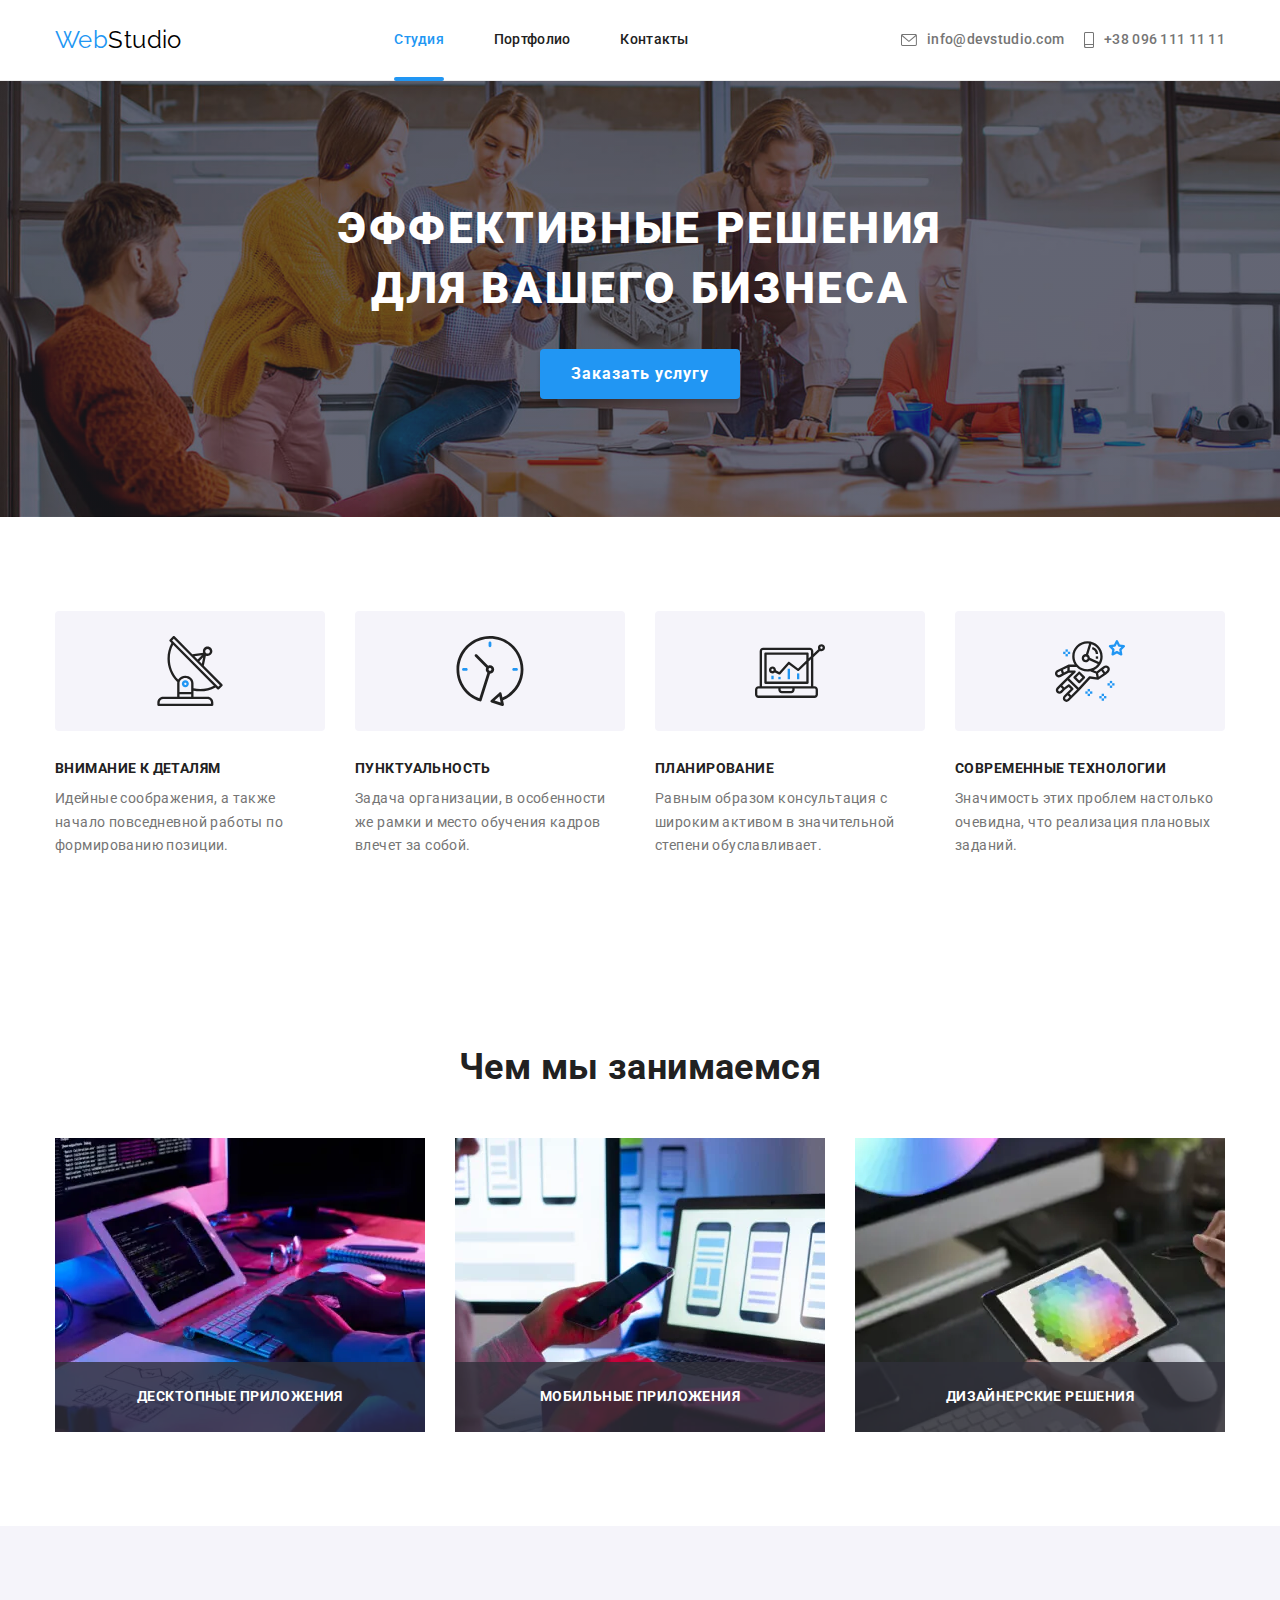
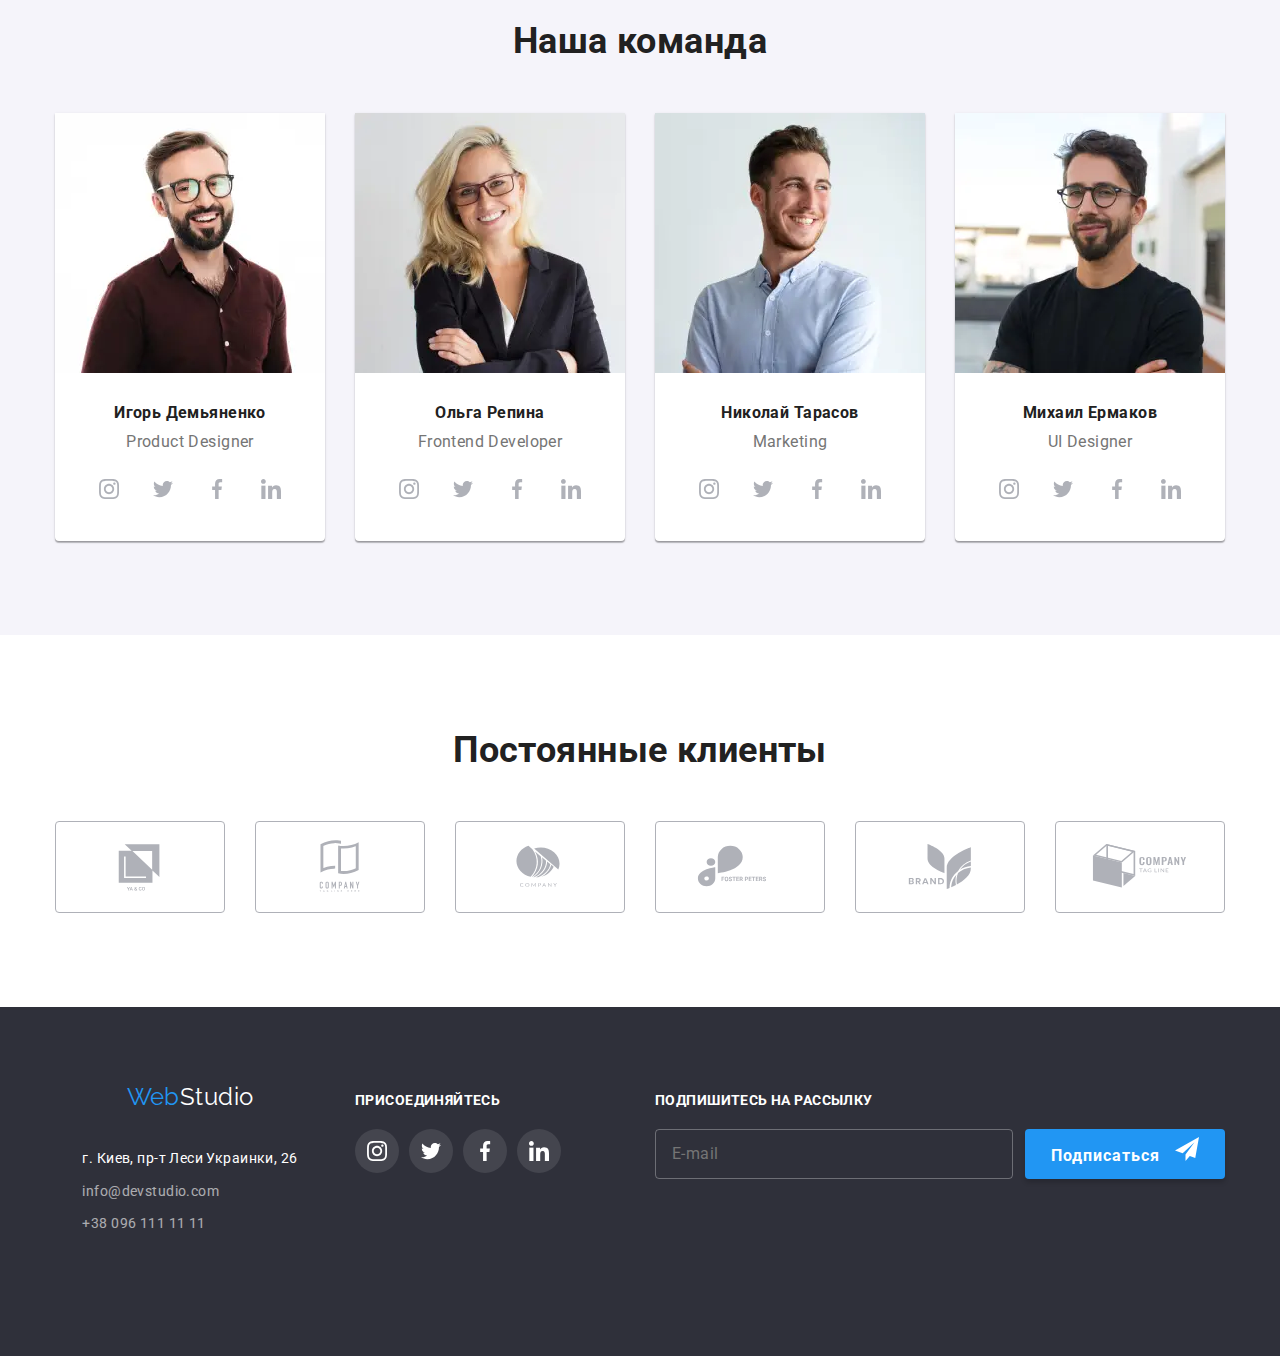
==== commit bd55f784: "fix picture" ====
--- a/index.html
+++ b/index.html
@@ -120,31 +120,31 @@
                     <ul class="list card-set">
                         <li class="card-set__item gallery__item">
                             <picture>
-                                <source srcset="/img/desktop/what-we-do/box1.webp 1x, /img/desktop/what-we-do/box1@2x.webp 2x"
+                                <source srcset="./img/desktop/what-we-do/box1.webp 1x, ./img/desktop/what-we-do/box1@2x.webp 2x"
                                     media="(min-width:1200px)" type="image/webp" />
-                                <source srcset="/img/desktop/what-we-do/box1.jpg 1x, /img/desktop/what-we-do/box1@2x.jpg 2x"
+                                <source srcset="./img/desktop/what-we-do/box1.jpg 1x, ./img/desktop/what-we-do/box1@2x.jpg 2x"
                                     media="(min-width:1200px)" type="image/jpeg" />
-                                <img src="./img/mobile/what-we-do/box1.jpg" alt="box1" width="370" height="294" />
+                                <img src="./img/desktop/what-we-do/box1.jpg" alt="box1" width="370" height="294" />
                             </picture>
                             <h3 class="section__subtitle gallery__subtitle">Десктопные приложения</h3>
                         </li>                      
                         <li class="card-set__item gallery__item">
                             <picture>
-                                <source srcset="/img/desktop/what-we-do/box2.webp 1x, /img/desktop/what-we-do/box2@2x.webp 2x"
+                                <source srcset="./img/desktop/what-we-do/box2.webp 1x, ./img/desktop/what-we-do/box2@2x.webp 2x"
                                     media="(min-width:1200px)" type="image/webp" />
-                                <source srcset="/img/desktop/what-we-do/box2.jpg 1x, /img/desktop/what-we-do/box2@2x.jpg 2x"
+                                <source srcset="./img/desktop/what-we-do/box2.jpg 1x, ./img/desktop/what-we-do/box2@2x.jpg 2x"
                                     media="(min-width:1200px)" type="image/jpeg" />
-                                <img src="./img/mobile/what-we-do/box2.jpg" alt="box2" width="370" height="294" />
+                                <img src="./img/desktop/what-we-do/box2.jpg" alt="box2" width="370" height="294" />
                             </picture>
                             <h3 class="section__subtitle gallery__subtitle">Мобильные приложения</h3>
                         </li>
                         <li class="card-set__item gallery__item">
                             <picture>
-                                <source srcset="/img/desktop/what-we-do/box3.webp 1x, /img/desktop/what-we-do/box3@2x.webp 2x"
+                                <source srcset="./img/desktop/what-we-do/box3.webp 1x, ./img/desktop/what-we-do/box3@2x.webp 2x"
                                     media="(min-width:1200px)" type="image/webp" />
-                                <source srcset="/img/desktop/what-we-do/box3.jpg 1x, /img/desktop/what-we-do/box3@2x.jpg 2x"
+                                <source srcset="./img/desktop/what-we-do/box3.jpg 1x, ./img/desktop/what-we-do/box3@2x.jpg 2x"
                                     media="(min-width:1200px)" type="image/jpeg" />
-                                <img src="./img/mobile/what-we-do/box3.jpg" alt="box3" width="370" height="294" />
+                                <img src="./img/desktop/what-we-do/box3.jpg" alt="box3" width="370" height="294" />
                             </picture>
                             <h3 class="section__subtitle gallery__subtitle">Дизайнерские решения</h3>
                         </li>
@@ -157,15 +157,15 @@
                     <ul class="list card-set">
                         <li class="card-set__item team__item">
                             <picture>
-                                <source srcset="/img/desktop/team/ourteam-1.webp 1x, /img/desktop/team/ourteam-1@2x.webp 2x" media="(min-width:1200px)"
-                                    type="image/webp" />
-                                <source srcset="/img/tablet/team/ourteam-1.webp 1x, /img/tablet/team/ourteam-1@2x.webp 2x" media="(min-width:768px)"
-                                    type="image/webp" />
-                                <source srcset="/img/mobile/team/ourteam-1.webp 1x, /img/mobile/team/ourteam-1@2x.webp 2x" media="(max-width:767.98px)"
-                                    type="image/webp" />
-                                <source srcset="/img/desktop/team/ourteam-1.jpg 1x, /img/desktop/team/ourteam-1@2x.jpg 2x" media="(min-width:1200px)" type="image/jpeg"/>
-                                <source srcset="/img/tablet/team/ourteam-1.jpg 1x, /img/tablet/team/ourteam-1@2x.jpg 2x" media="(min-width:768px)" type="image/jpeg" />
-                                <source srcset="/img/mobile/team/ourteam-1.jpg 1x, /img/mobile/team/ourteam-1@2x.jpg 2x" media="(max-width:767.98px)"
+                                <source srcset="./img/desktop/team/ourteam-1.webp 1x, ./img/desktop/team/ourteam-1@2x.webp 2x" media="(min-width:1200px)"
+                                    type="image/webp" />
+                                <source srcset="./img/tablet/team/ourteam-1.webp 1x, ./img/tablet/team/ourteam-1@2x.webp 2x" media="(min-width:768px)"
+                                    type="image/webp" />
+                                <source srcset="./img/mobile/team/ourteam-1.webp 1x, ./img/mobile/team/ourteam-1@2x.webp 2x" media="(max-width:767.98px)"
+                                    type="image/webp" />
+                                <source srcset="./img/desktop/team/ourteam-1.jpg 1x, ./img/desktop/team/ourteam-1@2x.jpg 2x" media="(min-width:1200px)" type="image/jpeg"/>
+                                <source srcset="./img/tablet/team/ourteam-1.jpg 1x, ./img/tablet/team/ourteam-1@2x.jpg 2x" media="(min-width:768px)" type="image/jpeg" />
+                                <source srcset="./img/mobile/team/ourteam-1.jpg 1x, ./img/mobile/team/ourteam-1@2x.jpg 2x" media="(max-width:767.98px)"
                                     type="image/jpeg" />
                                 <img src="./img/mobile/team/ourteam-1.jpg" alt="img-1" width="450" height="460"/>
                             </picture>
@@ -204,17 +204,17 @@
                         </li>
                         <li class="card-set__item team__item">
                             <picture>
-                                <source srcset="/img/desktop/team/ourteam-2.webp 1x, /img/desktop/team/ourteam-2@2x.webp 2x" media="(min-width:1200px)"
-                                    type="image/webp" />
-                                <source srcset="/img/tablet/team/ourteam-2.webp 1x, /img/tablet/team/ourteam-2@2x.webp 2x" media="(min-width:768px)"
-                                    type="image/webp" />
-                                <source srcset="/img/mobile/team/ourteam-2.webp 1x, /img/mobile/team/ourteam-2@2x.webp 2x" media="(max-width:767.98px)"
-                                    type="image/webp" />
-                                <source srcset="/img/desktop/team/ourteam-2.jpg 1x, /img/desktop/team/ourteam-2@2x.jpg 2x"
+                                <source srcset="./img/desktop/team/ourteam-2.webp 1x, ./img/desktop/team/ourteam-2@2x.webp 2x" media="(min-width:1200px)"
+                                    type="image/webp" />
+                                <source srcset="./img/tablet/team/ourteam-2.webp 1x, ./img/tablet/team/ourteam-2@2x.webp 2x" media="(min-width:768px)"
+                                    type="image/webp" />
+                                <source srcset="./img/mobile/team/ourteam-2.webp 1x, ./img/mobile/team/ourteam-2@2x.webp 2x" media="(max-width:767.98px)"
+                                    type="image/webp" />
+                                <source srcset="./img/desktop/team/ourteam-2.jpg 1x, ./img/desktop/team/ourteam-2@2x.jpg 2x"
                                     media="(min-width:1200px)" type="image/jpeg" />
-                                <source srcset="/img/tablet/team/ourteam-2.jpg 1x, /img/tablet/team/ourteam-2@2x.jpg 2x" media="(min-width:768px)"
+                                <source srcset="./img/tablet/team/ourteam-2.jpg 1x, ./img/tablet/team/ourteam-2@2x.jpg 2x" media="(min-width:768px)"
                                     type="image/jpeg" />
-                                <source srcset="/img/mobile/team/ourteam-2.jpg 1x, /img/mobile/team/ourteam-2@2x.jpg 2x"
+                                <source srcset="./img/mobile/team/ourteam-2.jpg 1x, ./img/mobile/team/ourteam-2@2x.jpg 2x"
                                     media="(max-width:767.98px)" type="image/jpeg" />
                                 <img src="./img/mobile/team/ourteam-2.jpg" alt="img-2" width="450" height="460"/>
                             </picture>
@@ -253,17 +253,17 @@
                         </li>
                         <li class="card-set__item team__item">
                             <picture>
-                                <source srcset="/img/desktop/team/ourteam-3.webp 1x, /img/desktop/team/ourteam-3@2x.webp 2x" media="(min-width:1200px)"
-                                    type="image/webp" />
-                                <source srcset="/img/tablet/team/ourteam-3.webp 1x, /img/tablet/team/ourteam-3@2x.webp 2x" media="(min-width:768px)"
-                                    type="image/webp" />
-                                <source srcset="/img/mobile/team/ourteam-3.webp 1x, /img/mobile/team/ourteam-3@2x.webp 2x" media="(max-width:767.98px)"
-                                    type="image/webp" />
-                                <source srcset="/img/desktop/team/ourteam-3.jpg 1x, /img/desktop/team/ourteam-3@2x.jpg 2x"
+                                <source srcset="./img/desktop/team/ourteam-3.webp 1x, ./img/desktop/team/ourteam-3@2x.webp 2x" media="(min-width:1200px)"
+                                    type="image/webp" />
+                                <source srcset="./img/tablet/team/ourteam-3.webp 1x, ./img/tablet/team/ourteam-3@2x.webp 2x" media="(min-width:768px)"
+                                    type="image/webp" />
+                                <source srcset="./img/mobile/team/ourteam-3.webp 1x, ./img/mobile/team/ourteam-3@2x.webp 2x" media="(max-width:767.98px)"
+                                    type="image/webp" />
+                                <source srcset="./img/desktop/team/ourteam-3.jpg 1x, ./img/desktop/team/ourteam-3@2x.jpg 2x"
                                     media="(min-width:1200px)" type="image/jpeg" />
-                                <source srcset="/img/tablet/team/ourteam-3.jpg 1x, /img/tablet/team/ourteam-3@2x.jpg 2x" media="(min-width:768px)"
+                                <source srcset="./img/tablet/team/ourteam-3.jpg 1x, ./img/tablet/team/ourteam-3@2x.jpg 2x" media="(min-width:768px)"
                                     type="image/jpeg" />
-                                <source srcset="/img/mobile/team/ourteam-3.jpg 1x, /img/mobile/team/ourteam-3@2x.jpg 2x"
+                                <source srcset="./img/mobile/team/ourteam-3.jpg 1x, ./img/mobile/team/ourteam-3@2x.jpg 2x"
                                     media="(max-width:767.98px)" type="image/jpeg" />
                                 <img src="./img/mobile/team/ourteam-3.jpg" alt="img-3" width="450" height="460"/>
                             </picture>
@@ -302,17 +302,17 @@
                         </li>
                         <li class="card-set__item team__item">
                             <picture>
-                                <source srcset="/img/desktop/team/ourteam-4.webp 1x, /img/desktop/team/ourteam-4@2x.webp 2x" media="(min-width:1200px)"
-                                    type="image/webp" />
-                                <source srcset="/img/tablet/team/ourteam-4.webp 1x, /img/tablet/team/ourteam-4@2x.webp 2x" media="(min-width:768px)"
-                                    type="image/webp" />
-                                <source srcset="/img/mobile/team/ourteam-4.webp 1x, /img/mobile/team/ourteam-4@2x.webp 2x" media="(max-width:767.98px)"
-                                    type="image/webp" />
-                                <source srcset="/img/desktop/team/ourteam-4.jpg 1x, /img/desktop/team/ourteam-4@2x.jpg 2x"
+                                <source srcset="./img/desktop/team/ourteam-4.webp 1x, ./img/desktop/team/ourteam-4@2x.webp 2x" media="(min-width:1200px)"
+                                    type="image/webp" />
+                                <source srcset="/img/tablet/team/ourteam-4.webp 1x, ./img/tablet/team/ourteam-4@2x.webp 2x" media="(min-width:768px)"
+                                    type="image/webp" />
+                                <source srcset="./img/mobile/team/ourteam-4.webp 1x, ./img/mobile/team/ourteam-4@2x.webp 2x" media="(max-width:767.98px)"
+                                    type="image/webp" />
+                                <source srcset="./img/desktop/team/ourteam-4.jpg 1x, ./img/desktop/team/ourteam-4@2x.jpg 2x"
                                     media="(min-width:1200px)" type="image/jpeg" />
-                                <source srcset="/img/tablet/team/ourteam-4.jpg 1x, /img/tablet/team/ourteam-4@2x.jpg 2x" media="(min-width:768px)"
+                                <source srcset="./img/tablet/team/ourteam-4.jpg 1x, ./img/tablet/team/ourteam-4@2x.jpg 2x" media="(min-width:768px)"
                                     type="image/jpeg" />
-                                <source srcset="/img/mobile/team/ourteam-4.jpg 1x, /img/mobile/team/ourteam-4@2x.jpg 2x"
+                                <source srcset="./img/mobile/team/ourteam-4.jpg 1x, ./img/mobile/team/ourteam-4@2x.jpg 2x"
                                     media="(max-width:767.98px)" type="image/jpeg" />
                                 <img src="./img/mobile/team/ourteam-4.jpg" alt="img-4" width="450" height="460" />
                             </picture>
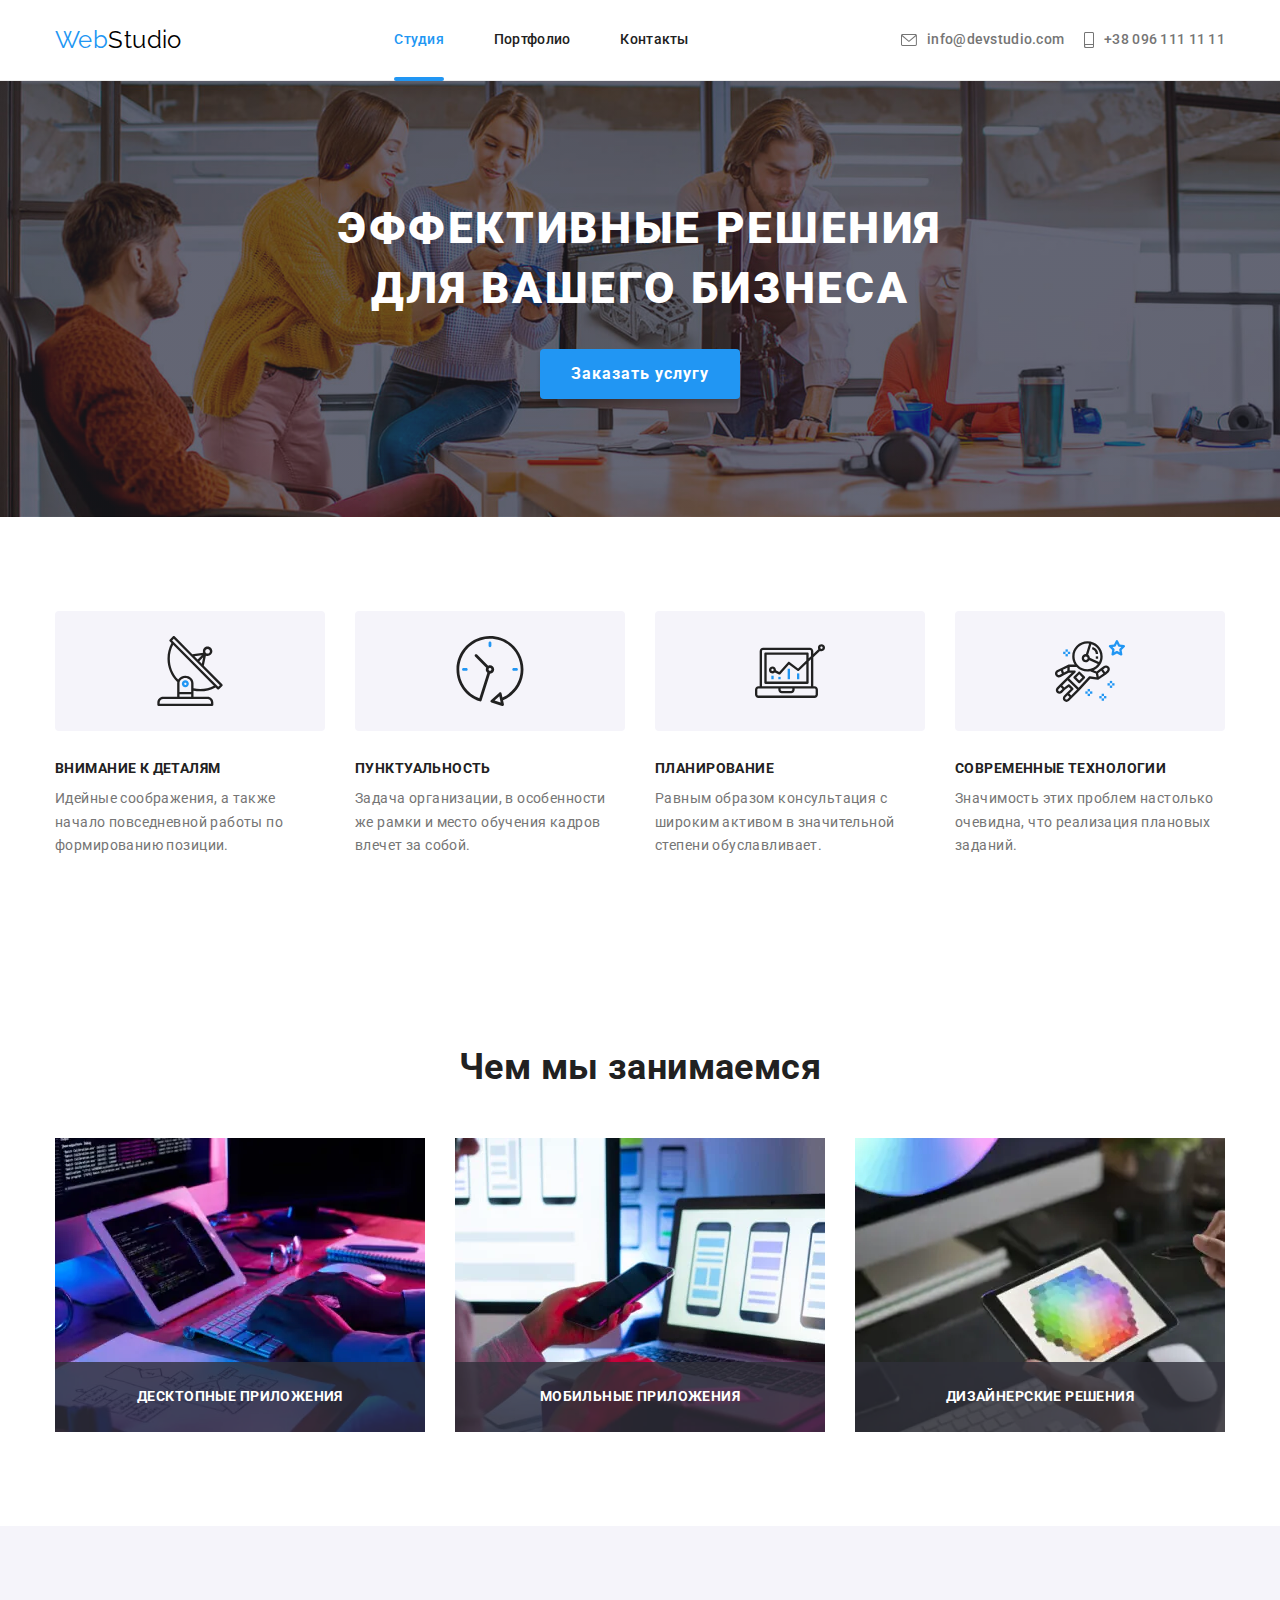
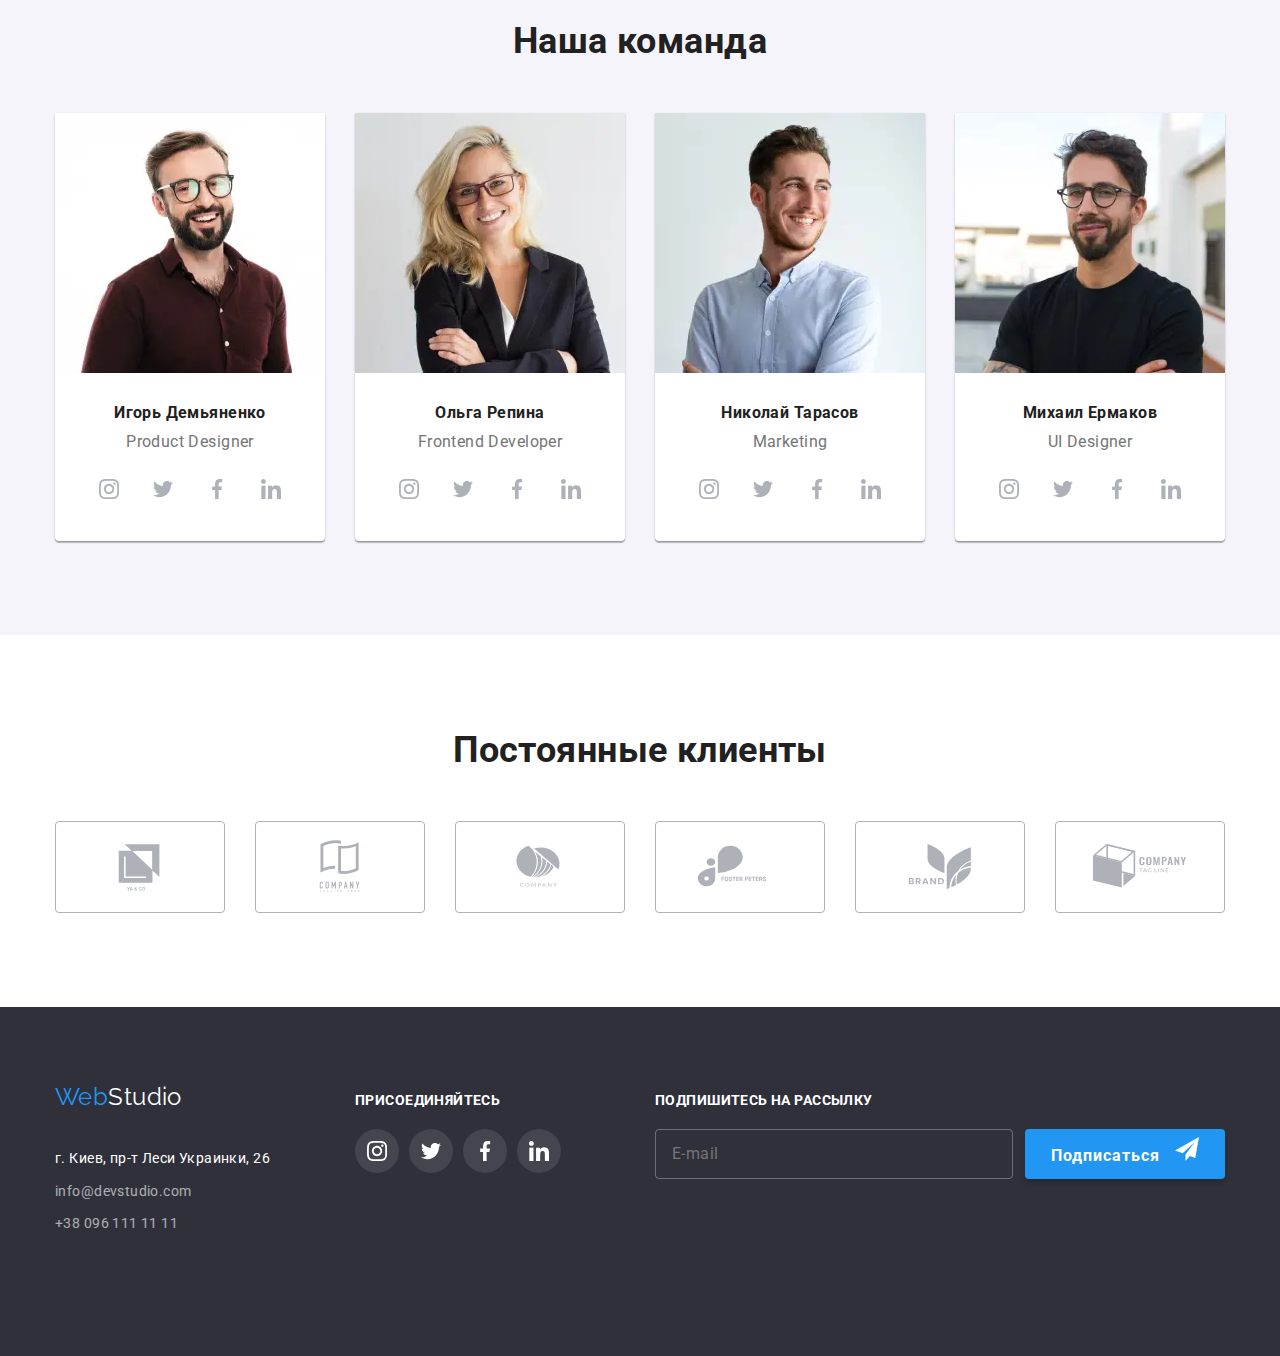
==== commit 9067e7d9: "goit-markup-hw-08" ====
--- a/index.html
+++ b/index.html
@@ -18,7 +18,7 @@
                 <a href="./index.html" class="logo page-header__logo">Web<span class="logo--white-cl">Studio</span></a>
                 <nav class="page-header__nav">
                     <ul class="menu list">
-                        <li class="menu__item"><a class="link link--active-color" href="./index.html">Студия</a></li>
+                        <li class="menu__item"><a class="link link--active-color link--underline" href="./index.html">Студия</a></li>
                         <li class="menu__item"><a class="link" href="./portfolio.html">Портфолио</a></li>
                         <li class="menu__item"><a class="link" href="#footer">Контакты</a></li>
                     </ul>
@@ -46,7 +46,7 @@
         <div class="mobile-menu" data-menu>
             <div class="container">
                 <ul class="mobile-menu__list list">
-                    <li class="mobile-menu__item"><a class="link" href="./index.html">Студия</a></li>
+                    <li class="mobile-menu__item"><a class="link link--active-color" href="./index.html">Студия</a></li>
                     <li class="mobile-menu__item"><a class="link" href="./portfolio.html">Портфолио</a></li>
                     <li class="mobile-menu__item"><a class="link" href="#footer">Контакты</a></li>
                 </ul>
--- a/css/main.min.css
+++ b/css/main.min.css
@@ -1,2 +1,2 @@
-:root{--main-text-cl: #757575;--title-cl: #212121;--accent-cl: #2196f3;--alt-text-cl: #000000;--alt-title-cl: #ffffff;--alt-title-cl-transp: rgba(255, 255, 255, 0.6);--dark-bg: #2f303a;--second-bg: #f5f4fa;--main-font: "Roboto", sans-serif;--title-font: "Raleway", sans-serif}html{box-sizing:border-box}body{font-family:var(--main-font);font-size:14px;line-height:1.71;letter-spacing:0.03em;color:var(--main-text-cl)}h1,h2,h3,p{margin-top:0;margin-bottom:0}img{display:block;width:100%;height:auto}.visually-hidden{display:none}.list{margin:0;padding:0;list-style:none}.link{color:inherit;text-decoration:none;transition:color 250ms cubic-bezier(0.4, 0, 0.2, 1)}.link:hover,.link:focus{color:var(--accent-cl)}.link--active-color{position:relative;color:var(--accent-cl)}.link--active-color::after{position:absolute;content:"";display:block;width:100%;height:4px;margin-top:29px;background-color:var(--accent-cl);border-radius:2px}.container{width:100%;margin-left:auto;margin-right:auto;padding-left:15px;padding-right:15px}@media screen and (min-width: 480px){.container{max-width:480px}}@media screen and (min-width: 768px){.container{max-width:768px}}@media screen and (min-width: 1200px){.container{max-width:1200px}}.card-set{display:flex;flex-wrap:wrap;margin-top:-30px;margin-left:-30px}.card-set__item{margin-top:30px;margin-left:30px}.page-header{border-bottom:1px solid #ececec}.page-header__container{display:flex;justify-content:space-between;align-items:center}.page-header__nav{display:none}@media screen and (min-width: 768px){.page-header__nav{display:block}}.menu{display:none;font-weight:500;line-height:1.14;letter-spacing:0.02em}@media screen and (min-width: 768px){.menu{display:inline-flex}}@media screen and (min-width: 768px) and (max-width: 1199.98px){.menu--block{display:block}}.menu__item{padding:32px 0;color:var(--title-cl)}.menu__item:not(:last-child){margin-right:50px}@media screen and (min-width: 768px) and (max-width: 1199.98px){.menu__contact:not(:last-child){margin-bottom:10px}}@media screen and (min-width: 1200px){.menu__contact:not(:last-child){margin-right:20px}}.menu__link{display:flex;align-items:center}.menu__icons-svg{margin-right:10px;fill:currentColor}.hero{max-width:480px;padding-top:118px;padding-bottom:118px;text-align:center;background-size:cover;background-image:-webkit-gradient(linear, left top, left bottom, from(rgba(47,48,58,0.4)), to(rgba(47,48,58,0.4))),url("/img/mobile/hero/Hero.jpg");background-image:-o-linear-gradient(rgba(47,48,58,0.4), rgba(47,48,58,0.4)),url("/img/mobile/hero/Hero.jpg");background-image:linear-gradient(rgba(47,48,58,0.4), rgba(47,48,58,0.4)),url("/img/mobile/hero/Hero.jpg");background-size:cover;background-repeat:no-repeat;background-position:center}@media screen and (min-device-pixel-ratio: 2), screen and (-webkit-min-device-pixel-ratio: 2), screen and (-o-min-device-pixel-ratio: 2 / 1), screen and (min-resolution: 192dpi), screen and (min-resolution: 2dppx){.hero{background-image:-o-linear-gradient(rgba(47,48,58,0.4), rgba(47,48,58,0.4)),url("/img/mobile/hero/Hero@2x.jpg");background-image:-webkit-gradient(linear, left top, left bottom, from(rgba(47,48,58,0.4)), to(rgba(47,48,58,0.4))),url("/img/mobile/hero/Hero@2x.jpg");background-image:linear-gradient(rgba(47,48,58,0.4), rgba(47,48,58,0.4)),url("/img/mobile/hero/Hero@2x.jpg")}}@media screen and (min-width: 480px){.hero{max-width:768px;background-image:-webkit-gradient(linear, left top, left bottom, from(rgba(47,48,58,0.4)), to(rgba(47,48,58,0.4))),url("/img/mobile/hero/Hero.jpg");background-image:-o-linear-gradient(rgba(47,48,58,0.4), rgba(47,48,58,0.4)),url("/img/mobile/hero/Hero.jpg");background-image:linear-gradient(rgba(47,48,58,0.4), rgba(47,48,58,0.4)),url("/img/mobile/hero/Hero.jpg")}}@media screen and (min-width: 480px) and (min-device-pixel-ratio: 2), screen and (min-width: 480px) and (-webkit-min-device-pixel-ratio: 2), screen and (min-width: 480px) and (-o-min-device-pixel-ratio: 2 / 1), screen and (min-width: 480px) and (min-resolution: 192dpi), screen and (min-width: 480px) and (min-resolution: 2dppx){.hero{background-image:-webkit-gradient(linear, left top, left bottom, from(rgba(47,48,58,0.4)), to(rgba(47,48,58,0.4))),url("/img/mobile/hero/Hero@2x.jpg");background-image:-o-linear-gradient(rgba(47,48,58,0.4), rgba(47,48,58,0.4)),url("/img/mobile/hero/Hero@2x.jpg");background-image:linear-gradient(rgba(47,48,58,0.4), rgba(47,48,58,0.4)),url("/img/mobile/hero/Hero@2x.jpg")}}@media screen and (min-width: 768px){.hero{max-width:1600px;background-image:-webkit-gradient(linear, left top, left bottom, from(rgba(47,48,58,0.4)), to(rgba(47,48,58,0.4))),url("/img/tablet/hero/Hero.jpg");background-image:-o-linear-gradient(rgba(47,48,58,0.4), rgba(47,48,58,0.4)),url("/img/tablet/hero/Hero.jpg");background-image:linear-gradient(rgba(47,48,58,0.4), rgba(47,48,58,0.4)),url("/img/tablet/hero/Hero.jpg")}}@media screen and (min-width: 768px) and (min-device-pixel-ratio: 2), screen and (min-width: 768px) and (-webkit-min-device-pixel-ratio: 2), screen and (min-width: 768px) and (-o-min-device-pixel-ratio: 2 / 1), screen and (min-width: 768px) and (min-resolution: 192dpi), screen and (min-width: 768px) and (min-resolution: 2dppx){.hero{background-image:-webkit-gradient(linear, left top, left bottom, from(rgba(47,48,58,0.4)), to(rgba(47,48,58,0.4))),url("/img/tablet/hero/Hero@2x.jpg");background-image:-o-linear-gradient(rgba(47,48,58,0.4), rgba(47,48,58,0.4)),url("/img/tablet/hero/Hero@2x.jpg");background-image:linear-gradient(rgba(47,48,58,0.4), rgba(47,48,58,0.4)),url("/img/tablet/hero/Hero@2x.jpg")}}@media screen and (min-width: 1200px){.hero{background-image:-webkit-gradient(linear, left top, left bottom, from(rgba(47,48,58,0.4)), to(rgba(47,48,58,0.4))),url("/img/desktop/hero/Hero.jpg");background-image:-o-linear-gradient(rgba(47,48,58,0.4), rgba(47,48,58,0.4)),url("/img/desktop/hero/Hero.jpg");background-image:linear-gradient(rgba(47,48,58,0.4), rgba(47,48,58,0.4)),url("/img/desktop/hero/Hero.jpg")}}@media screen and (min-width: 1200px) and (min-device-pixel-ratio: 2), screen and (min-width: 1200px) and (-webkit-min-device-pixel-ratio: 2), screen and (min-width: 1200px) and (-o-min-device-pixel-ratio: 2 / 1), screen and (min-width: 1200px) and (min-resolution: 192dpi), screen and (min-width: 1200px) and (min-resolution: 2dppx){.hero{background-image:-webkit-gradient(linear, left top, left bottom, from(rgba(47,48,58,0.4)), to(rgba(47,48,58,0.4))),url("/img/desktop/hero/Hero@2x.jpg");background-image:-o-linear-gradient(rgba(47,48,58,0.4), rgba(47,48,58,0.4)),url("/img/desktop/hero/Hero@2x.jpg");background-image:linear-gradient(rgba(47,48,58,0.4), rgba(47,48,58,0.4)),url("/img/desktop/hero/Hero@2x.jpg")}}.hero__title{max-width:360px;margin:0 auto 30px auto;color:var(--alt-title-cl);font-weight:900;font-size:26px;line-height:1.62;text-align:center;letter-spacing:0.06em;text-transform:uppercase}@media screen and (min-width: 1200px){.hero__title{max-width:696px;font-size:44px;line-height:1.36}}.section{padding-top:60px;padding-bottom:60px}@media screen and (min-width: 1200px){.section{padding-top:94px;padding-bottom:94px}}.section__title{margin-bottom:30px;font-size:28px;line-height:1.17;text-align:center;color:var(--title-cl)}@media screen and (min-width: 1200px){.section__title{margin-bottom:50px;font-size:36px}}.section__subtitle{margin-top:30px;margin-bottom:10px;text-align:center;font-size:14px;line-height:1.14;color:var(--title-cl);text-transform:uppercase}@media screen and (min-width: 768px){.section__subtitle{text-align:left}}.gallery{display:none}@media screen and (min-width: 1200px){.gallery{display:flex}}.gallery__item{position:relative;flex-basis:calc((100% - 3 * 30px) / 3);box-sizing:border-box}.gallery__subtitle{position:absolute;display:flex;align-items:center;justify-content:center;width:100%;height:70px;bottom:0;margin:0;background:rgba(47,48,58,0.8);color:var(--alt-title-cl)}@media screen and (min-width: 768px){.feature__item{flex-basis:calc((100% - 2 * 30px) / 2)}}@media screen and (min-width: 1200px){.feature__item{flex-basis:calc((100% - 4 * 30px) / 4)}}.feature__icon{display:flex;justify-content:center;align-items:center;height:120px;background-color:var(--second-bg);border-radius:4px}.team--bg{background-color:var(--second-bg)}.team__item{flex-basis:100%;text-align:center;font-size:16px;line-height:1.19;background:#ffffff;box-shadow:0px 1px 3px rgba(0,0,0,0.12),0px 1px 1px rgba(0,0,0,0.14),0px 2px 1px rgba(0,0,0,0.2);border-radius:0px 0px 4px 4px}@media screen and (min-width: 768px){.team__item{flex-basis:calc((100% - 2 * 30px) / 2)}}@media screen and (min-width: 1200px){.team__item{flex-basis:calc((100% - 4 * 30px) / 4)}}.team__name{margin-top:30px;margin-bottom:10px;font-size:16px;color:var(--title-cl)}.team__pos{margin-bottom:16px}.clients__item{flex-basis:calc((100% - 2 * 30px) / 2)}@media screen and (min-width: 768px){.clients__item{flex-basis:calc((100% - 3 * 30px) / 3)}}@media screen and (min-width: 1200px){.clients__item{flex-basis:calc((100% - 30px * 6) / 6)}}.clients__link{display:flex;align-items:center;justify-content:center;flex-basis:100%;height:92px;border:1px solid #afb1b8;border-radius:4px;transition:border-color 250ms cubic-bezier(0.4, 0, 0.2, 1)}.clients__link:hover,.clients__link:focus{border-color:var(--accent-cl)}.clients__svg{fill:#afb1b8;transition:fill 250ms cubic-bezier(0.4, 0, 0.2, 1)}.clients__link:hover .clients__svg,.clients__link:focus .clients__svg{fill:var(--accent-cl)}.portfolio__filter{margin-bottom:50px}.footer{padding-top:60px;padding-bottom:60px}.footer--bg{background-color:var(--dark-bg)}@media screen and (min-width: 768px){.footer__container{display:flex;flex-wrap:wrap;justify-content:space-around;align-items:baseline}}@media screen and (min-width: 1200px){.footer__container{flex-wrap:nowrap;justify-content:space-around;align-items:baseline}}.footer__left-area{display:flex;flex-direction:column;align-items:center;margin-bottom:60px}@media screen and (min-width: 768px){.footer__left-area{flex-basis:calc((100% - 2 * 30px) / 2)}}@media screen and (min-width: 1200px){.footer__left-area{flex:0 0 270px;margin-right:30px}}.footer__central-area{display:flex;flex-direction:column;align-items:center;margin-bottom:60px}@media screen and (min-width: 1200px){.footer__central-area{flex:0 0 270px;margin-right:30px;align-items:flex-start}}.footer__right-area{display:flex;flex-direction:column;align-items:center}@media screen and (min-width: 1200px){.footer__right-area{flex:1;display:block}}.footer__title{margin-bottom:20px;font-size:14px;line-height:1.14;color:var(--alt-title-cl);text-transform:uppercase}.footer__icons{display:inline-flex}.footer__link{display:flex;align-items:center;justify-content:center;width:44px;height:44px;border-radius:50%;background:rgba(255,255,255,0.1);transition:background-color 250ms cubic-bezier(0.4, 0, 0.2, 1)}.footer__link:hover,.footer__link:focus{background-color:var(--accent-cl)}.footer__svg{fill:var(--alt-title-cl)}.footer__button{display:flex;align-items:center;justify-content:center}.logo{font-family:var(--title-font);font-size:24px;line-height:1.16;padding-top:16px;padding-bottom:16px;color:var(--accent-cl);text-decoration:none}.logo--white-cl{color:var(--alt-text-cl)}.logo--black-cl{color:var(--alt-title-cl)}.mobile-menu{position:fixed;display:none;top:0;left:0;opacity:0;width:100%;height:100vh;font-weight:500;letter-spacing:0.02em;background-color:var(--alt-title-cl);transition:0.5s;z-index:10}.mobile-menu.is-open{opacity:1;display:block}.mobile-menu__list{margin-top:48px;margin-bottom:306px;font-size:40px;line-height:1.17;color:var(--title-cl)}.mobile-menu__item:first-child{color:var(--accent-cl)}.mobile-menu__item:not(:last-child){margin-bottom:32px}.mobile-menu__phone{font-size:34px;line-height:1.18;color:var(--accent-cl);margin-bottom:32px}.mobile-menu__email{font-size:24px;line-height:1.17;color:var(--main-text-cl);margin-bottom:64px}.mobile-menu__social{display:flex;font-size:18px;line-height:1.22;color:var(--accent-cl)}.mobile-menu__social-item:not(:last-child){margin-right:20px}.mobile-menu__social-item:not(:last-child)::after{content:"";position:absolute;margin-left:10px;width:1px;height:22px;background-color:#2196f3}.mobile-menu__btn{display:inline-flex;align-items:center;background-color:transparent;border:none;cursor:pointer}@media screen and (min-width: 768px){.mobile-menu__btn{display:none}}.menu-btn__icon:hover,.menu-btn__icon:focus{fill:var(--accent-cl)}.is-open .menu-btn__icon{z-index:11;position:fixed;right:15px;top:10px}.is-open .menu-btn__icon-open{display:none}.menu-btn__icon-close{display:none}.is-open .menu-btn__icon-close{display:block}.button{display:inline-block;border:none;border-radius:4px;padding:0;width:200px;height:50px;color:var(--alt-title-cl);background:var(--accent-cl);cursor:pointer;box-shadow:0px 4px 4px rgba(0,0,0,0.15);font-weight:700;font-size:16px;line-height:1.87;letter-spacing:0.06em}.social{display:inline-flex;margin-bottom:30px}.social__item:not(:last-child){margin-right:10px}.social__link{display:flex;align-items:center;justify-content:center;width:44px;height:44px;border-radius:50%;background-color:var(--alt-title-cl);transition:background-color 250ms cubic-bezier(0.4, 0, 0.2, 1)}.social__link:hover,.social__link:focus{background-color:var(--accent-cl)}.social__link:hover .social__svg,.social__link:focus .social__svg{fill:var(--alt-title-cl)}.social__svg{fill:#afb1b8}.filter{display:flex;flex-wrap:wrap}@media screen and (min-width: 768px){.filter{justify-content:center}}.filter__item:not(:last-child){margin-right:8px}@media screen and (max-width: 768px){.filter__item:nth-child(-n+3){margin-bottom:15px}}.filter__btn{display:inline-block;border-radius:4px;padding:6px 22px;color:var(--title-cl);background-color:var(--second-bg);cursor:pointer;border:1px solid transparent;font-weight:500;font-size:16px;line-height:1.62;letter-spacing:0.03em;text-align:center;transition:background-color 250ms cubic-bezier(0.4, 0, 0.2, 1),color 250ms cubic-bezier(0.4, 0, 0.2, 1),box-shadow 250ms cubic-bezier(0.4, 0, 0.2, 1)}.filter__btn:hover,.filter__btn:focus,.filter__btn:active{color:var(--alt-title-cl);background-color:var(--accent-cl);box-shadow:0px 3px 1px rgba(0,0,0,0.1),0px 1px 2px rgba(0,0,0,0.08),0px 2px 2px rgba(0,0,0,0.12)}.project__item{margin-left:auto;margin-right:auto}.project__link{display:inline-flex;flex-direction:column;text-decoration:none;color:inherit;transition:box-shadow 250ms cubic-bezier(0.4, 0, 0.2, 1)}.project__link:hover,.project__link:focus{box-shadow:0px 1px 1px rgba(0,0,0,0.12),0px 4px 4px rgba(0,0,0,0.06),1px 4px 6px rgba(0,0,0,0.16)}.project__link:hover .project__overlay{transform:translateX(0)}.project__text{padding:24px 20px;border:1px solid #eeeeee;border-top:0}.project__name{padding-bottom:4px;font-size:18px;line-height:2;letter-spacing:0.06em;color:var(--title-cl)}.project__filter{font-size:16px;line-height:1.87}.project__thumb{position:relative;overflow:hidden}.project__overlay{position:absolute;top:0;left:0;width:100%;height:100%;background:rgba(33,150,243,0.9);padding:63px 24px;font-size:18px;line-height:1.56;color:var(--alt-title-cl);transform:translateY(100%);transition:transform 250ms cubic-bezier(0.4, 0, 0.2, 1)}.address{display:flex;flex-direction:column;align-items:center;font-style:inherit;padding-top:20px;color:var(--alt-title-cl)}@media screen and (min-width: 1200px){.address{align-items:flex-start}}.address__item{padding-top:8px;opacity:0.6}.address__item__item--wt-cl{color:var(--alt-title-cl-transp)}@media screen and (min-width: 1200px){.address__item{padding-top:9px}}.subs{display:flex;flex-direction:column;align-items:center;width:100%}@media screen and (min-width: 1200px){.subs{flex-direction:row}}.subs__btn{display:flex;align-items:center;justify-content:center;flex:0 0 200px;padding:0;border:none;border-radius:4px;color:var(--alt-title-cl);background-color:var(--accent-cl);cursor:pointer;box-shadow:0px 4px 4px rgba(0,0,0,0.15);font:inherit;font-weight:700;font-size:16px;line-height:1.87;letter-spacing:0.06em}.subs__input{width:100%;height:50px;margin-bottom:20px;padding:18px 24px 12px;background:inherit;border:1px solid rgba(255,255,255,0.3);border-radius:4px;outline:none;font-size:16px;line-height:1.25;letter-spacing:inherit;color:rgba(255,255,255,0.6)}@media screen and (min-width: 480px){.subs__input{width:450px}}@media screen and (min-width: 1200px){.subs__input{width:358px;margin-right:12px;margin-bottom:0px;padding:15px 16px}}.subs_svg{margin-left:10px;fill:var(--alt-title-cl)}.backdrop{position:fixed;top:0;left:0;width:100%;height:100%;background-color:rgba(0,0,0,0.2);padding:93px 15px}.is-hidden{visibility:hidden;opacity:0;pointer-events:none}.backdrop.is-hidden .modal{transform:translate(-50%, -50%) scale(0.8) rotateY(45deg) rotateX(90deg) rotateZ(180deg)}.modal{position:absolute;top:50%;left:50%;min-width:90%;padding:40px;background:#ffffff;box-shadow:0px 1px 3px rgba(0,0,0,0.12),0px 1px 1px rgba(0,0,0,0.14),0px 2px 1px rgba(0,0,0,0.2);border-radius:4px;transform:translate(-50%, -50%) scale(1);transition:transform 250ms cubic-bezier(0.4, 0, 0.2, 1)}@media screen and (min-width: 480px){.modal{min-width:450px;min-height:609px}}@media screen and (min-width: 1200px){.modal{min-width:528px;min-height:581px}}.modal__close-btn{position:absolute;top:8px;right:8px;display:flex;align-items:center;justify-content:center;padding:6px 6px;width:30px;height:30px;background:var(--alt-title-cl);border:1px solid rgba(0,0,0,0.1);border-radius:50%;transition:transform 250ms cubic-bezier(0.4, 0, 0.2, 1)}.modal__close-icon:hover,.modal__close-icon:focus{fill:var(--accent-cl)}.modal__title{font-size:20px;line-height:1.15;text-align:center;color:var(--title-cl);margin-bottom:12px}.modal__button{margin-top:30px;margin-left:auto;margin-right:auto}.modal__button:hover,.modal__button:hover{background-color:#188ce8}.contacts-form{display:flex;flex-direction:column;justify-content:space-evenly}.contacts-form__field{min-height:40px;width:100%;margin-top:4px;margin-bottom:10px;border:1px solid rgba(33,33,33,0.2);border-radius:4px;font-size:12px;line-height:1.67;letter-spacing:0.01em;color:var(--main-text-cl);padding:12px 11px 12px 40px;transition:outline-color 250ms cubic-bezier(0.4, 0, 0.2, 1)}.contacts-form__field:focus,.contacts-form__field:focus+.contacts-form__icon{outline-color:#2196f3;fill:#2196f3}.contacts-form__label{position:relative}.contacts-form__icon{position:absolute;top:50%;left:12px;transition:fill 250ms cubic-bezier(0.4, 0, 0.2, 1)}.contacts-form__message{resize:none;width:100%;height:120px;padding:12px 16px;margin-top:4px;margin-bottom:20px;border:1px solid rgba(33,33,33,0.2);border-radius:4px;font-size:12px;line-height:1.67;letter-spacing:0.01em;color:rgba(117,117,117,0.5);transition:outline-color 250ms cubic-bezier(0.4, 0, 0.2, 1)}.contacts-form__message:focus{outline-color:#2196f3}.contacts-form__text{margin-left:auto;margin-right:auto}.contacts-form__text::before{content:"";display:inline-block;width:16px;height:16px;border:1px solid var(--title-cl);border-radius:2px;margin-right:8px;transition-property:background-color, border-color;transition-duration:250ms;transition-timing-function:cubic-bezier(0.4, 0, 0.2, 1)}.contacts-form__input:checked+.contacts-form__text::before{background-size:16px 16px;background-image:url(../img/icons/check.svg);background-repeat:no-repeat;background-position:center;background-color:var(--accent-cl);border:var(--accent-cl)}.contacts-form__link{color:var(--accent-cl)}
+:root{--main-text-cl: #757575;--title-cl: #212121;--accent-cl: #2196f3;--alt-text-cl: #000000;--alt-title-cl: #ffffff;--alt-title-cl-transp: rgba(255, 255, 255, 0.6);--dark-bg: #2f303a;--second-bg: #f5f4fa;--main-font: "Roboto", sans-serif;--title-font: "Raleway", sans-serif}html{box-sizing:border-box}body{font-family:var(--main-font);font-size:14px;line-height:1.71;letter-spacing:0.03em;color:var(--main-text-cl)}h1,h2,h3,p{margin-top:0;margin-bottom:0}img{display:block;width:100%;height:auto}.visually-hidden{display:none}.list{margin:0;padding:0;list-style:none}.link{color:inherit;text-decoration:none;transition:color 250ms cubic-bezier(0.4, 0, 0.2, 1)}.link:hover,.link:focus{color:var(--accent-cl)}.link--active-color{position:relative;color:var(--accent-cl)}.link--underline::after{position:absolute;content:"";display:block;width:100%;height:4px;margin-top:29px;background-color:var(--accent-cl);border-radius:2px}.container{width:100%;margin-left:auto;margin-right:auto;padding-left:15px;padding-right:15px}@media screen and (min-width: 480px){.container{max-width:480px}}@media screen and (min-width: 768px){.container{max-width:768px}}@media screen and (min-width: 1200px){.container{max-width:1200px}}.card-set{display:flex;flex-wrap:wrap;margin-top:-30px;margin-left:-30px}.card-set__item{margin-top:30px;margin-left:30px}.page-header{border-bottom:1px solid #ececec}.page-header__container{display:flex;justify-content:space-between;align-items:center}.page-header__nav{display:none}@media screen and (min-width: 768px){.page-header__nav{display:block}}.menu{display:none;font-weight:500;line-height:1.14;letter-spacing:0.02em}@media screen and (min-width: 768px){.menu{display:inline-flex}}@media screen and (min-width: 768px) and (max-width: 1199.98px){.menu--block{display:block}}.menu__item{padding:32px 0;color:var(--title-cl)}.menu__item:not(:last-child){margin-right:50px}@media screen and (min-width: 768px) and (max-width: 1199.98px){.menu__contact:not(:last-child){margin-bottom:10px}}@media screen and (min-width: 1200px){.menu__contact:not(:last-child){margin-right:20px}}.menu__link{display:flex;align-items:center}.menu__icons-svg{margin-right:10px;fill:currentColor}.hero{max-width:480px;padding-top:118px;padding-bottom:118px;margin-left:auto;margin-right:auto;text-align:center;background-size:cover;background-image:-webkit-gradient(linear, left top, left bottom, from(rgba(47,48,58,0.4)), to(rgba(47,48,58,0.4))),url("../img/mobile/hero/Hero.jpg");background-image:-o-linear-gradient(rgba(47,48,58,0.4), rgba(47,48,58,0.4)),url("../img/mobile/hero/Hero.jpg");background-image:linear-gradient(rgba(47,48,58,0.4), rgba(47,48,58,0.4)),url("../img/mobile/hero/Hero.jpg");background-repeat:no-repeat;background-position:center}@media screen and (min-device-pixel-ratio: 2), screen and (-webkit-min-device-pixel-ratio: 2), screen and (-o-min-device-pixel-ratio: 2 / 1), screen and (min-resolution: 192dpi), screen and (min-resolution: 2dppx){.hero{background-image:-o-linear-gradient(rgba(47,48,58,0.4), rgba(47,48,58,0.4)),url("../img/mobile/hero/Hero@2x.jpg");background-image:-webkit-gradient(linear, left top, left bottom, from(rgba(47,48,58,0.4)), to(rgba(47,48,58,0.4))),url("../img/mobile/hero/Hero@2x.jpg");background-image:linear-gradient(rgba(47,48,58,0.4), rgba(47,48,58,0.4)),url("../img/mobile/hero/Hero@2x.jpg")}}@media screen and (min-width: 480px){.hero{max-width:768px;background-image:-webkit-gradient(linear, left top, left bottom, from(rgba(47,48,58,0.4)), to(rgba(47,48,58,0.4))),url("../img/mobile/hero/Hero.jpg");background-image:-o-linear-gradient(rgba(47,48,58,0.4), rgba(47,48,58,0.4)),url("../img/mobile/hero/Hero.jpg");background-image:linear-gradient(rgba(47,48,58,0.4), rgba(47,48,58,0.4)),url("../img/mobile/hero/Hero.jpg")}}@media screen and (min-width: 480px) and (min-device-pixel-ratio: 2), screen and (min-width: 480px) and (-webkit-min-device-pixel-ratio: 2), screen and (min-width: 480px) and (-o-min-device-pixel-ratio: 2 / 1), screen and (min-width: 480px) and (min-resolution: 192dpi), screen and (min-width: 480px) and (min-resolution: 2dppx){.hero{background-image:-webkit-gradient(linear, left top, left bottom, from(rgba(47,48,58,0.4)), to(rgba(47,48,58,0.4))),url("../img/mobile/hero/Hero@2x.jpg");background-image:-o-linear-gradient(rgba(47,48,58,0.4), rgba(47,48,58,0.4)),url("../img/mobile/hero/Hero@2x.jpg");background-image:linear-gradient(rgba(47,48,58,0.4), rgba(47,48,58,0.4)),url("../img/mobile/hero/Hero@2x.jpg")}}@media screen and (min-width: 768px){.hero{max-width:1600px;background-image:-webkit-gradient(linear, left top, left bottom, from(rgba(47,48,58,0.4)), to(rgba(47,48,58,0.4))),url("../img/tablet/hero/Hero.jpg");background-image:-o-linear-gradient(rgba(47,48,58,0.4), rgba(47,48,58,0.4)),url("../img/tablet/hero/Hero.jpg");background-image:linear-gradient(rgba(47,48,58,0.4), rgba(47,48,58,0.4)),url("../img/tablet/hero/Hero.jpg")}}@media screen and (min-width: 768px) and (min-device-pixel-ratio: 2), screen and (min-width: 768px) and (-webkit-min-device-pixel-ratio: 2), screen and (min-width: 768px) and (-o-min-device-pixel-ratio: 2 / 1), screen and (min-width: 768px) and (min-resolution: 192dpi), screen and (min-width: 768px) and (min-resolution: 2dppx){.hero{background-image:-webkit-gradient(linear, left top, left bottom, from(rgba(47,48,58,0.4)), to(rgba(47,48,58,0.4))),url("../img/tablet/hero/Hero@2x.jpg");background-image:-o-linear-gradient(rgba(47,48,58,0.4), rgba(47,48,58,0.4)),url("../img/tablet/hero/Hero@2x.jpg");background-image:linear-gradient(rgba(47,48,58,0.4), rgba(47,48,58,0.4)),url("../img/tablet/hero/Hero@2x.jpg")}}@media screen and (min-width: 1200px){.hero{background-image:-webkit-gradient(linear, left top, left bottom, from(rgba(47,48,58,0.4)), to(rgba(47,48,58,0.4))),url("../img/desktop/hero/Hero.jpg");background-image:-o-linear-gradient(rgba(47,48,58,0.4), rgba(47,48,58,0.4)),url("../img/desktop/hero/Hero.jpg");background-image:linear-gradient(rgba(47,48,58,0.4), rgba(47,48,58,0.4)),url("../img/desktop/hero/Hero.jpg")}}@media screen and (min-width: 1200px) and (min-device-pixel-ratio: 2), screen and (min-width: 1200px) and (-webkit-min-device-pixel-ratio: 2), screen and (min-width: 1200px) and (-o-min-device-pixel-ratio: 2 / 1), screen and (min-width: 1200px) and (min-resolution: 192dpi), screen and (min-width: 1200px) and (min-resolution: 2dppx){.hero{background-image:-webkit-gradient(linear, left top, left bottom, from(rgba(47,48,58,0.4)), to(rgba(47,48,58,0.4))),url("../img/desktop/hero/Hero@2x.jpg");background-image:-o-linear-gradient(rgba(47,48,58,0.4), rgba(47,48,58,0.4)),url("../img/desktop/hero/Hero@2x.jpg");background-image:linear-gradient(rgba(47,48,58,0.4), rgba(47,48,58,0.4)),url("../img/desktop/hero/Hero@2x.jpg")}}.hero__title{max-width:360px;margin:0 auto 30px auto;color:var(--alt-title-cl);font-weight:900;font-size:26px;line-height:1.62;text-align:center;letter-spacing:0.06em;text-transform:uppercase}@media screen and (min-width: 1200px){.hero__title{max-width:696px;font-size:44px;line-height:1.36}}.section{padding-top:60px;padding-bottom:60px}@media screen and (min-width: 1200px){.section{padding-top:94px;padding-bottom:94px}}.section__title{margin-bottom:30px;font-size:28px;line-height:1.17;text-align:center;color:var(--title-cl)}@media screen and (min-width: 1200px){.section__title{margin-bottom:50px;font-size:36px}}.section__subtitle{margin-top:30px;margin-bottom:10px;text-align:center;font-size:14px;line-height:1.14;color:var(--title-cl);text-transform:uppercase}@media screen and (min-width: 768px){.section__subtitle{text-align:left}}.gallery{display:none}@media screen and (min-width: 1200px){.gallery{display:flex}}.gallery__item{position:relative;flex-basis:calc((100% - 3 * 30px) / 3);box-sizing:border-box}.gallery__subtitle{position:absolute;display:flex;align-items:center;justify-content:center;width:100%;height:70px;bottom:0;margin:0;background:rgba(47,48,58,0.8);color:var(--alt-title-cl)}@media screen and (min-width: 768px){.feature__item{flex-basis:calc((100% - 2 * 30px) / 2)}}@media screen and (min-width: 1200px){.feature__item{flex-basis:calc((100% - 4 * 30px) / 4)}}.feature__icon{display:flex;justify-content:center;align-items:center;height:120px;background-color:var(--second-bg);border-radius:4px}.team--bg{background-color:var(--second-bg)}.team__item{flex-basis:100%;text-align:center;font-size:16px;line-height:1.19;background:#ffffff;box-shadow:0px 1px 3px rgba(0,0,0,0.12),0px 1px 1px rgba(0,0,0,0.14),0px 2px 1px rgba(0,0,0,0.2);border-radius:0px 0px 4px 4px}@media screen and (min-width: 768px){.team__item{flex-basis:calc((100% - 2 * 30px) / 2)}}@media screen and (min-width: 1200px){.team__item{flex-basis:calc((100% - 4 * 30px) / 4)}}.team__name{margin-top:30px;margin-bottom:10px;font-size:16px;color:var(--title-cl)}.team__pos{margin-bottom:16px}.clients__item{flex-basis:calc((100% - 2 * 30px) / 2)}@media screen and (min-width: 768px){.clients__item{flex-basis:calc((100% - 3 * 30px) / 3)}}@media screen and (min-width: 1200px){.clients__item{flex-basis:calc((100% - 30px * 6) / 6)}}.clients__link{display:flex;align-items:center;justify-content:center;flex-basis:100%;height:92px;border:1px solid #afb1b8;border-radius:4px;transition:border-color 250ms cubic-bezier(0.4, 0, 0.2, 1)}.clients__link:hover,.clients__link:focus{border-color:var(--accent-cl)}.clients__svg{fill:#afb1b8;transition:fill 250ms cubic-bezier(0.4, 0, 0.2, 1)}.clients__link:hover .clients__svg,.clients__link:focus .clients__svg{fill:var(--accent-cl)}.portfolio__filter{margin-bottom:50px}.footer{padding-top:60px;padding-bottom:60px}.footer--bg{background-color:var(--dark-bg)}@media screen and (min-width: 768px){.footer__container{display:flex;flex-wrap:wrap;justify-content:space-around;align-items:baseline}}@media screen and (min-width: 1200px){.footer__container{flex-wrap:nowrap;justify-content:space-around;align-items:baseline}}.footer__left-area{display:flex;flex-direction:column;align-items:center;margin-bottom:60px}@media screen and (min-width: 768px){.footer__left-area{flex-basis:calc((100% - 2 * 30px) / 2)}}@media screen and (min-width: 1200px){.footer__left-area{flex:0 0 270px;margin-right:30px;align-items:flex-start}}.footer__central-area{display:flex;flex-direction:column;align-items:center;margin-bottom:60px}@media screen and (min-width: 1200px){.footer__central-area{flex:0 0 270px;margin-right:30px;align-items:flex-start}}.footer__right-area{display:flex;flex-direction:column;align-items:center}@media screen and (min-width: 1200px){.footer__right-area{flex:1;display:block}}.footer__title{margin-bottom:20px;font-size:14px;line-height:1.14;color:var(--alt-title-cl);text-transform:uppercase}.footer__icons{display:inline-flex}.footer__link{display:flex;align-items:center;justify-content:center;width:44px;height:44px;border-radius:50%;background:rgba(255,255,255,0.1);transition:background-color 250ms cubic-bezier(0.4, 0, 0.2, 1)}.footer__link:hover,.footer__link:focus{background-color:var(--accent-cl)}.footer__svg{fill:var(--alt-title-cl)}.footer__button{display:flex;align-items:center;justify-content:center}.logo{font-family:var(--title-font);font-size:24px;line-height:1.16;padding-top:16px;padding-bottom:16px;color:var(--accent-cl);text-decoration:none}.logo--white-cl{color:var(--alt-text-cl)}.logo--black-cl{color:var(--alt-title-cl)}.mobile-menu{position:fixed;display:none;top:0;left:0;opacity:0;width:100%;height:100vh;font-weight:500;letter-spacing:0.02em;background-color:var(--alt-title-cl);transition:0.5s;z-index:10}.mobile-menu.is-open{opacity:1;display:block;overflow-y:scroll}.mobile-menu__list{margin-top:48px;margin-bottom:306px;font-size:30px;line-height:1.17;color:var(--title-cl)}@media screen and (min-width: 480px){.mobile-menu__list{font-size:40px;line-height:1.17}}.mobile-menu__item:not(:last-child){margin-bottom:32px}.mobile-menu__phone{font-size:28px;line-height:1.18;color:var(--accent-cl);margin-bottom:32px}@media screen and (min-width: 480px){.mobile-menu__phone{font-size:34px}}.mobile-menu__email{font-size:20px;line-height:1.17;color:var(--main-text-cl);margin-bottom:64px}@media screen and (min-width: 480px){.mobile-menu__email{font-size:24px}}.mobile-menu__social{display:flex;flex-wrap:wrap;font-size:18px;line-height:1.22;color:var(--accent-cl)}.mobile-menu__social-item:not(:last-child){margin-right:20px}.mobile-menu__social-item:not(:last-child)::after{content:"";position:absolute;margin-left:10px;width:1px;height:22px;background-color:#2196f3}.mobile-menu__btn{display:inline-flex;align-items:center;background-color:transparent;border:none;cursor:pointer}@media screen and (min-width: 768px){.mobile-menu__btn{display:none}}.menu-btn__icon:hover,.menu-btn__icon:focus{fill:var(--accent-cl)}.is-open .menu-btn__icon{z-index:11;position:fixed;right:15px;top:10px}.is-open .menu-btn__icon-open{display:none}.menu-btn__icon-close{display:none}.is-open .menu-btn__icon-close{display:block}.button{display:inline-block;border:none;border-radius:4px;padding:0;width:200px;height:50px;color:var(--alt-title-cl);background:var(--accent-cl);cursor:pointer;box-shadow:0px 4px 4px rgba(0,0,0,0.15);font-weight:700;font-size:16px;line-height:1.87;letter-spacing:0.06em}.social{display:inline-flex;margin-bottom:30px}.social__item:not(:last-child){margin-right:10px}.social__link{display:flex;align-items:center;justify-content:center;width:44px;height:44px;border-radius:50%;background-color:var(--alt-title-cl);transition:background-color 250ms cubic-bezier(0.4, 0, 0.2, 1)}.social__link:hover,.social__link:focus{background-color:var(--accent-cl)}.social__link:hover .social__svg,.social__link:focus .social__svg{fill:var(--alt-title-cl)}.social__svg{fill:#afb1b8}.filter{display:flex;flex-wrap:wrap}@media screen and (min-width: 768px){.filter{justify-content:center}}.filter__item:not(:last-child){margin-right:8px}@media screen and (max-width: 768px){.filter__item:nth-child(-n+3){margin-bottom:15px}}.filter__btn{display:inline-block;border-radius:4px;padding:6px 22px;color:var(--title-cl);background-color:var(--second-bg);cursor:pointer;border:1px solid transparent;font-weight:500;font-size:16px;line-height:1.62;letter-spacing:0.03em;text-align:center;transition:background-color 250ms cubic-bezier(0.4, 0, 0.2, 1),color 250ms cubic-bezier(0.4, 0, 0.2, 1),box-shadow 250ms cubic-bezier(0.4, 0, 0.2, 1)}.filter__btn:hover,.filter__btn:focus,.filter__btn:active{color:var(--alt-title-cl);background-color:var(--accent-cl);box-shadow:0px 3px 1px rgba(0,0,0,0.1),0px 1px 2px rgba(0,0,0,0.08),0px 2px 2px rgba(0,0,0,0.12)}.project__link{text-decoration:none;color:inherit;transition:box-shadow 250ms cubic-bezier(0.4, 0, 0.2, 1)}.project__link:hover,.project__link:focus{box-shadow:0px 1px 1px rgba(0,0,0,0.12),0px 4px 4px rgba(0,0,0,0.06),1px 4px 6px rgba(0,0,0,0.16)}.project__link:hover .project__overlay{transform:translateX(0)}.project__text{padding:20px 24px;border:1px solid #eeeeee;border-top:0}.project__name{padding-bottom:4px;font-size:18px;line-height:2;letter-spacing:0.06em;color:var(--title-cl)}.project__filter{font-size:16px;line-height:1.87}.project__thumb{position:relative;overflow:hidden}.project__overlay{position:absolute;top:0;left:0;width:100%;height:100%;background:rgba(33,150,243,0.9);padding:10px 4px;font-size:16px;line-height:1.56;color:var(--alt-title-cl);transform:translateY(100%);transition:transform 250ms cubic-bezier(0.4, 0, 0.2, 1)}@media screen and (min-width: 480px){.project__overlay{padding:77px 24px;font-size:18px}}@media screen and (min-width: 768px){.project__overlay{padding:49px 24px}}@media screen and (min-width: 768px){.project__overlay{padding:63px 24px}}.address{display:flex;flex-direction:column;align-items:center;font-style:inherit;padding-top:20px;color:var(--alt-title-cl)}@media screen and (min-width: 1200px){.address{align-items:flex-start}}.address__item{padding-top:8px;opacity:0.6}.address__item__item--wt-cl{color:var(--alt-title-cl-transp)}@media screen and (min-width: 1200px){.address__item{padding-top:9px}}.subs{display:flex;flex-direction:column;align-items:center;width:100%}@media screen and (min-width: 1200px){.subs{flex-direction:row}}.subs__btn{display:flex;align-items:center;justify-content:center;flex:0 0 200px;padding:0;border:none;border-radius:4px;color:var(--alt-title-cl);background-color:var(--accent-cl);cursor:pointer;box-shadow:0px 4px 4px rgba(0,0,0,0.15);font:inherit;font-weight:700;font-size:16px;line-height:1.87;letter-spacing:0.06em}.subs__input{width:100%;height:50px;margin-bottom:20px;padding:18px 24px 12px;background:inherit;border:1px solid rgba(255,255,255,0.3);border-radius:4px;outline:none;font-size:16px;line-height:1.25;letter-spacing:inherit;color:rgba(255,255,255,0.6)}@media screen and (min-width: 480px){.subs__input{width:450px}}@media screen and (min-width: 1200px){.subs__input{width:358px;margin-right:12px;margin-bottom:0px;padding:15px 16px}}.subs_svg{margin-left:10px;fill:var(--alt-title-cl)}.backdrop{position:fixed;top:0;left:0;width:100%;height:100%;background-color:rgba(0,0,0,0.2);padding:93px 15px}.is-hidden{visibility:hidden;opacity:0;pointer-events:none}.backdrop.is-hidden .modal{transform:translate(-50%, -50%) scale(0.8) rotateY(45deg) rotateX(90deg) rotateZ(180deg)}.modal{position:absolute;top:50%;left:50%;min-width:90%;padding:40px;background:#ffffff;box-shadow:0px 1px 3px rgba(0,0,0,0.12),0px 1px 1px rgba(0,0,0,0.14),0px 2px 1px rgba(0,0,0,0.2);border-radius:4px;transform:translate(-50%, -50%) scale(1);transition:transform 250ms cubic-bezier(0.4, 0, 0.2, 1)}@media screen and (min-width: 480px){.modal{min-width:450px;min-height:609px}}@media screen and (min-width: 1200px){.modal{min-width:528px;min-height:581px}}.modal__close-btn{position:absolute;top:8px;right:8px;display:flex;align-items:center;justify-content:center;padding:6px 6px;width:30px;height:30px;background:var(--alt-title-cl);border:1px solid rgba(0,0,0,0.1);border-radius:50%;transition:transform 250ms cubic-bezier(0.4, 0, 0.2, 1)}.modal__close-icon:hover,.modal__close-icon:focus{fill:var(--accent-cl)}.modal__title{font-size:20px;line-height:1.15;text-align:center;color:var(--title-cl);margin-bottom:12px}.modal__button{margin-top:30px;margin-left:auto;margin-right:auto}.modal__button:hover,.modal__button:hover{background-color:#188ce8}.contacts-form{display:flex;flex-direction:column;justify-content:space-evenly}.contacts-form__field{min-height:40px;width:100%;margin-top:4px;margin-bottom:10px;border:1px solid rgba(33,33,33,0.2);border-radius:4px;font-size:12px;line-height:1.67;letter-spacing:0.01em;color:var(--main-text-cl);padding:12px 11px 12px 40px;transition:outline-color 250ms cubic-bezier(0.4, 0, 0.2, 1)}.contacts-form__field:focus,.contacts-form__field:focus+.contacts-form__icon{outline-color:#2196f3;fill:#2196f3}.contacts-form__label{position:relative}.contacts-form__icon{position:absolute;top:50%;left:12px;transition:fill 250ms cubic-bezier(0.4, 0, 0.2, 1)}.contacts-form__message{resize:none;width:100%;height:120px;padding:12px 16px;margin-top:4px;margin-bottom:20px;border:1px solid rgba(33,33,33,0.2);border-radius:4px;font-size:12px;line-height:1.67;letter-spacing:0.01em;color:rgba(117,117,117,0.5);transition:outline-color 250ms cubic-bezier(0.4, 0, 0.2, 1)}.contacts-form__message:focus{outline-color:#2196f3}.contacts-form__text{margin-left:auto;margin-right:auto}.contacts-form__text::before{content:"";display:inline-block;width:16px;height:16px;border:1px solid var(--title-cl);border-radius:2px;margin-right:8px;transition-property:background-color, border-color;transition-duration:250ms;transition-timing-function:cubic-bezier(0.4, 0, 0.2, 1)}.contacts-form__input:checked+.contacts-form__text::before{background-size:16px 16px;background-image:url(../img/icons/check.svg);background-repeat:no-repeat;background-position:center;background-color:var(--accent-cl);border:var(--accent-cl)}.contacts-form__link{color:var(--accent-cl)}
 /*# sourceMappingURL=main.min.css.map */